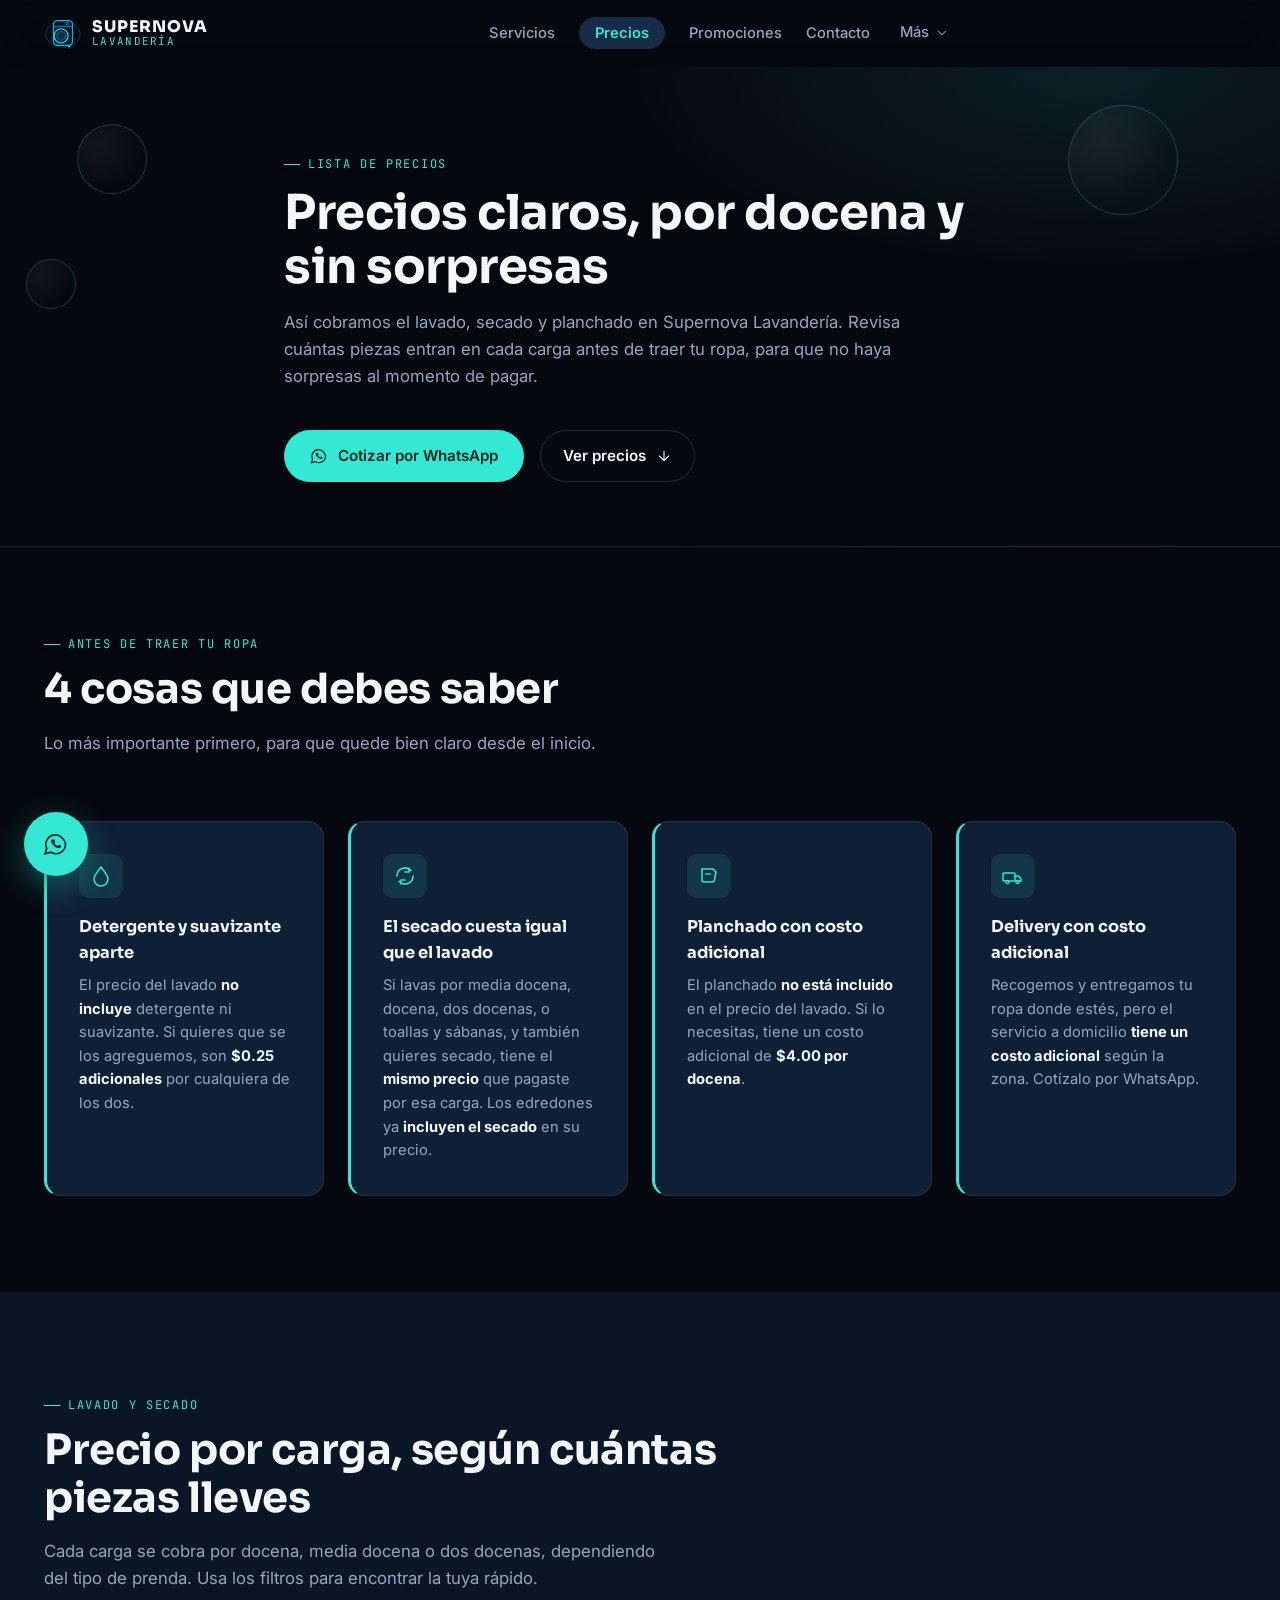
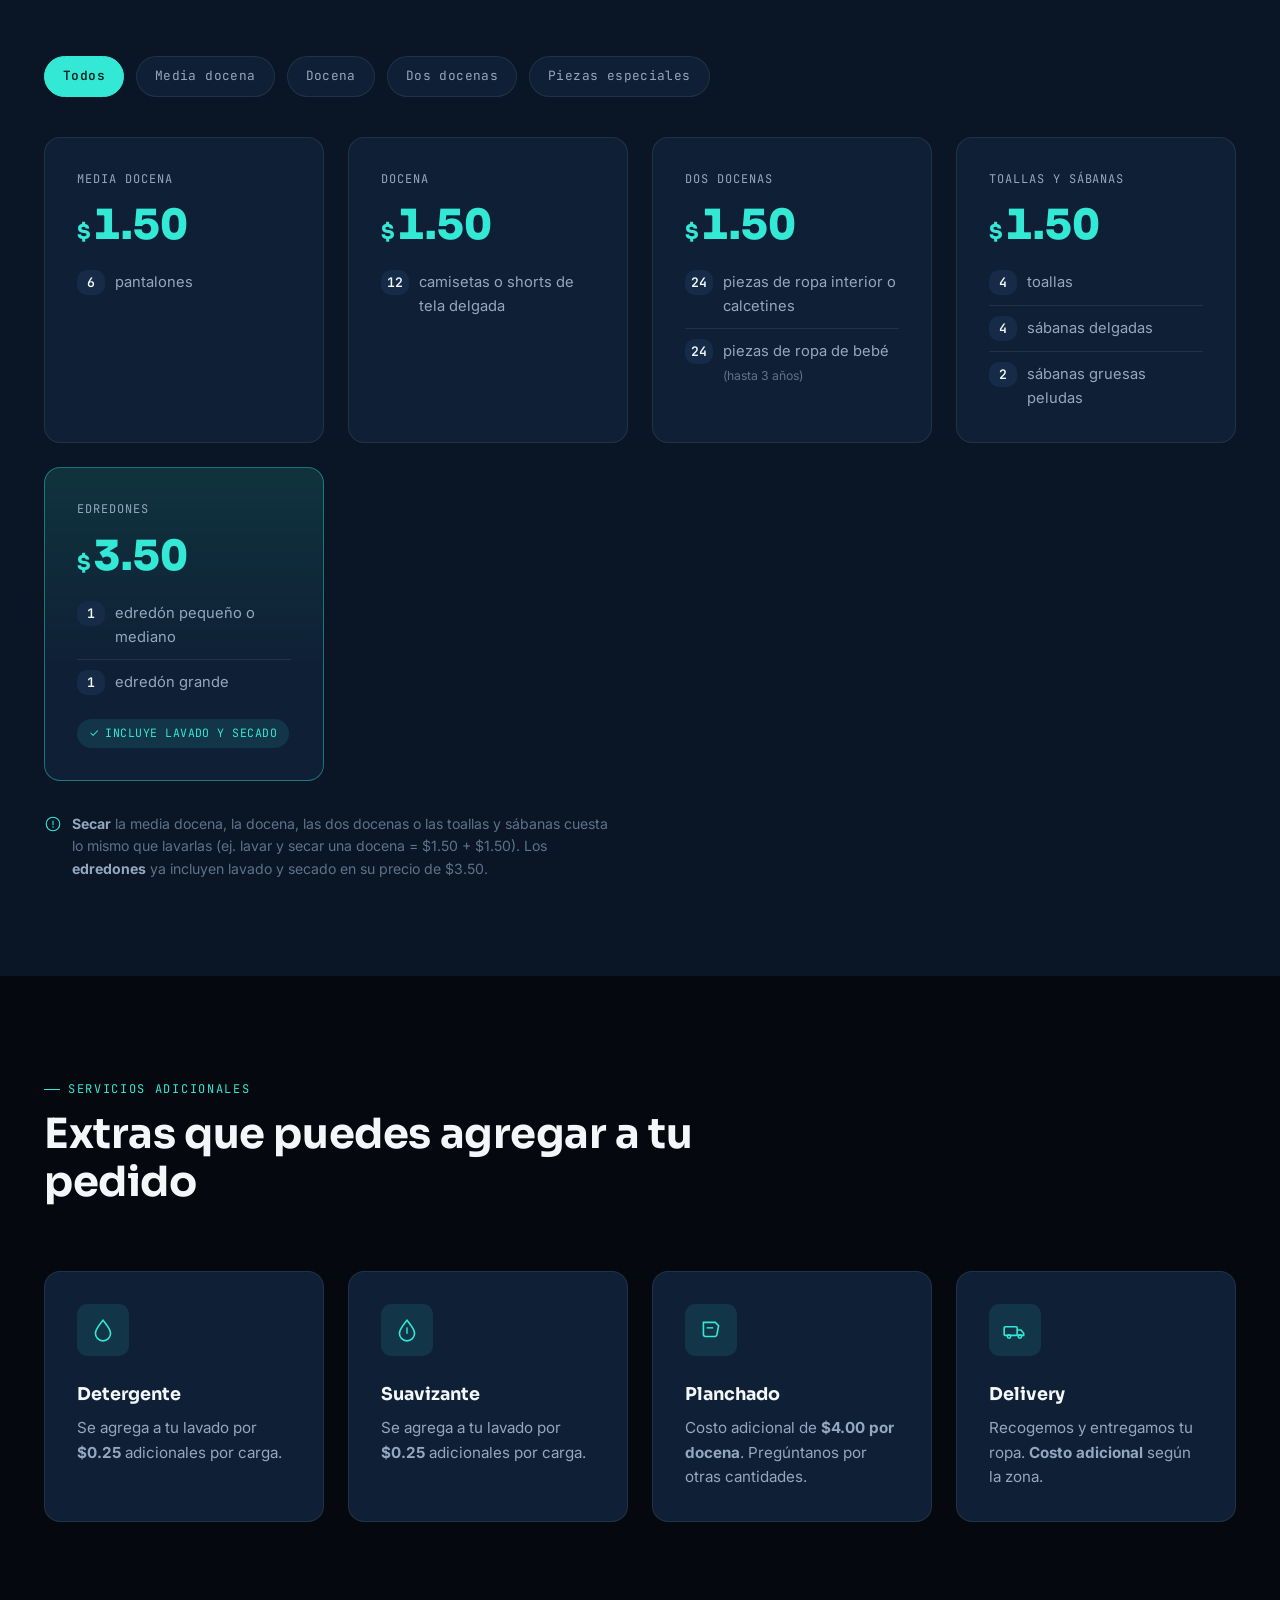
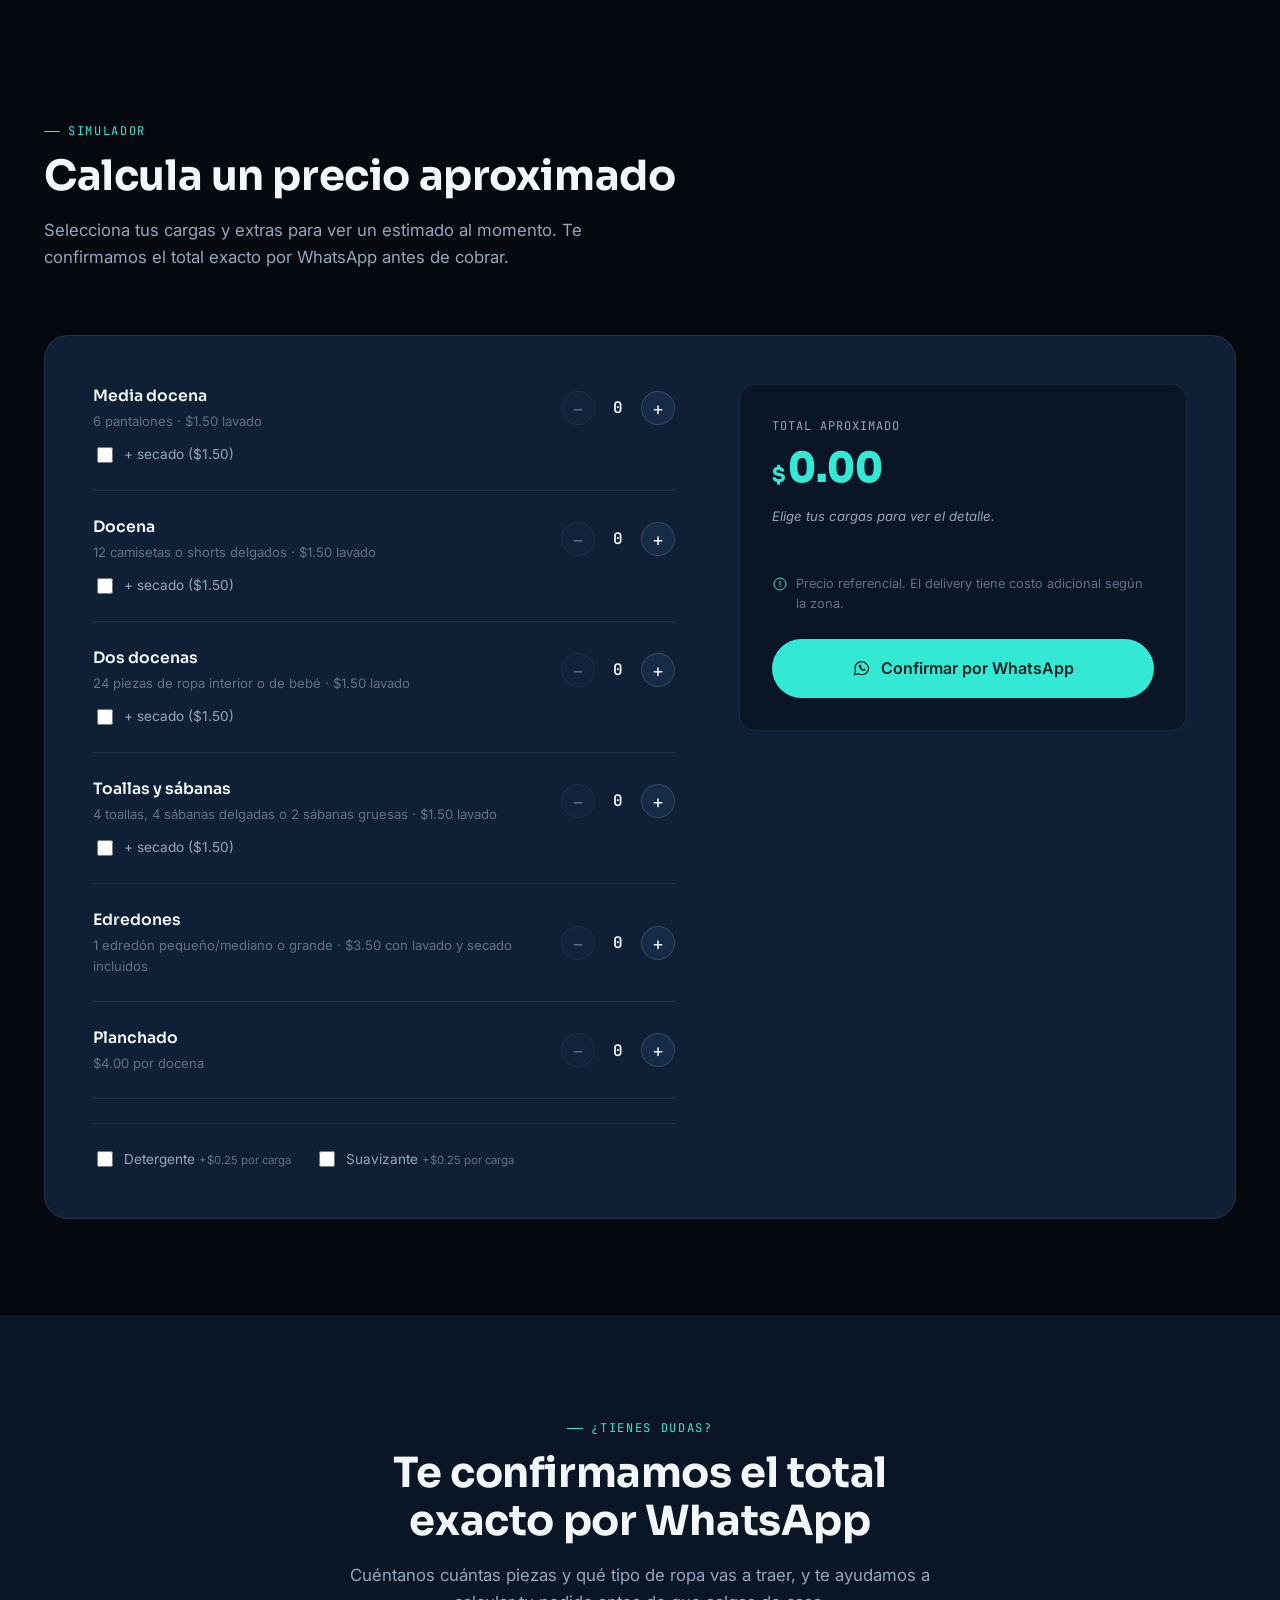
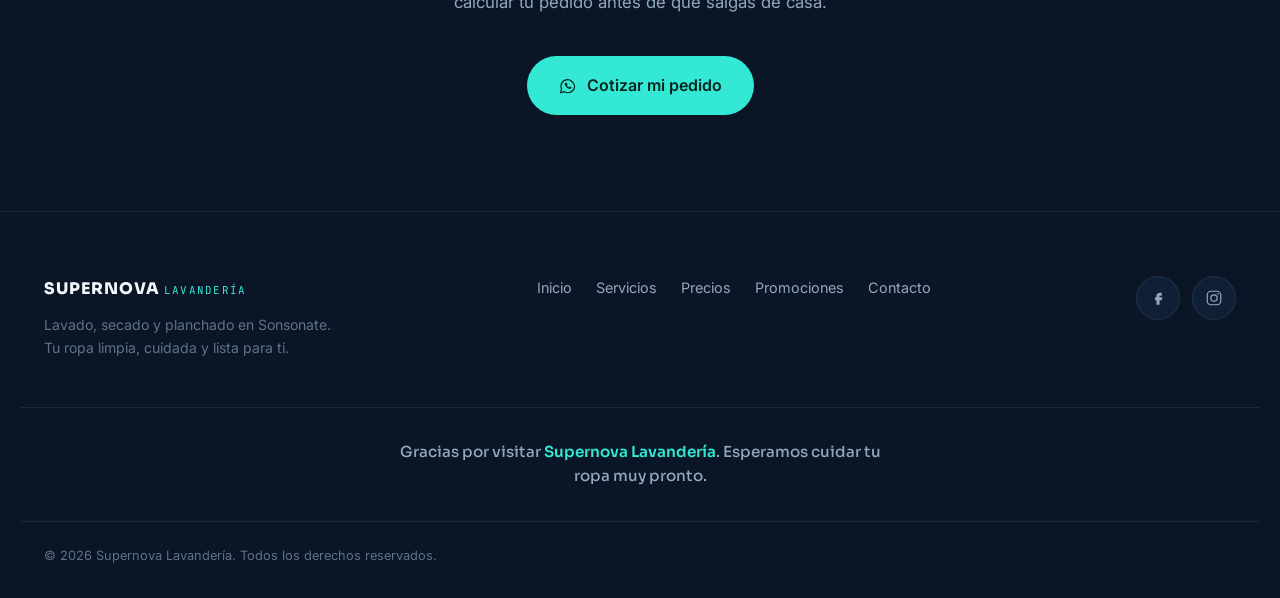
==== menu.html @ eaeb1ad3 "Add files via upload" ====
<!DOCTYPE html>
<html lang="es">
<head>
<meta charset="UTF-8">
<meta name="viewport" content="width=device-width, initial-scale=1.0">
<title>Lista de precios — Supernova Lavandería | Lavado, secado y planchado en Sonsonate</title>
<meta name="description" content="Precios de Supernova Lavandería en Sonsonate: lavado y secado por docena, media docena y dos docenas, planchado adicional y delivery. Consulta cuántas piezas entran en cada carga.">

<!-- Open Graph -->
<meta property="og:title" content="Lista de precios — Supernova Lavandería">
<meta property="og:description" content="Precios claros por docena, media docena y dos docenas. Lavado, secado, planchado y delivery en Sonsonate.">
<meta property="og:type" content="website">

<link rel="icon" href="data:image/svg+xml,%3Csvg xmlns='http://www.w3.org/2000/svg' viewBox='0 0 24 24'%3E%3Ccircle cx='12' cy='12' r='11' fill='%230A1626'/%3E%3Ccircle cx='12' cy='12' r='5' fill='none' stroke='%2332E8D6' stroke-width='1.6'/%3E%3C/svg%3E">

<link rel="preconnect" href="https://fonts.googleapis.com">
<link rel="preconnect" href="https://fonts.gstatic.com" crossorigin>
<link href="https://fonts.googleapis.com/css2?family=Sora:wght@400;600;700;800&family=Inter:wght@400;500;600;700&family=JetBrains+Mono:wght@500;600&display=swap" rel="stylesheet">

<link rel="stylesheet" href="estilos.css?v=14">
<link rel="stylesheet" href="menu.css?v=14">
</head>
<body>

<!-- Sprite de iconos reutilizados en toda la página (evita repetir el mismo SVG varias veces) -->
<svg width="0" height="0" style="position:absolute" aria-hidden="true" focusable="false">
  <symbol id="icono-whatsapp" viewBox="0 0 24 24">
    <path d="M17.6 6.3A8.7 8.7 0 0 0 12.03 3.5 8.85 8.85 0 0 0 3.4 15.9L2 21l5.25-1.38a8.83 8.83 0 0 0 4.78 1.38h.01a8.85 8.85 0 0 0 8.8-8.87 8.79 8.79 0 0 0-3.24-5.83Z" fill="none" stroke="currentColor" stroke-width="1.6"/>
    <path d="M9.1 8.15c.18-.4.36-.4.53-.41.14 0 .3 0 .43.01.14 0 .32-.05.5.38.19.46.63 1.57.68 1.68.06.11.09.24.02.39-.07.14-.1.23-.2.35-.1.12-.21.27-.3.36-.1.1-.2.2-.09.4.11.2.5.86 1.09 1.4.75.68 1.38.9 1.58.99.2.1.32.08.44-.05.13-.13.5-.6.64-.8.14-.2.27-.17.46-.1.19.07 1.21.58 1.42.68.2.1.34.15.39.24.05.1.05.55-.13 1.08-.18.53-1.06.99-1.47 1.05-.4.06-.9.09-1.45-.09-.33-.11-.75-.25-1.29-.5-2.27-1-3.75-3.31-3.87-3.47-.11-.15-.93-1.23-.93-2.35 0-1.11.58-1.65.79-1.88Z" fill="currentColor"/>
  </symbol>
</svg>

<a class="skip-link" href="#contenido">Saltar al contenido</a>

<!-- ============ HEADER ============ -->
<header class="header" id="header">
  <div class="contenedor header__barra">
    <a href="index.html" class="marca" aria-label="Supernova Lavandería, ir al inicio">
      <span class="marca__icono" aria-hidden="true">
        <svg viewBox="0 0 40 40" width="38" height="38" overflow="visible">
          <defs>
            <filter id="mk-blur" x="-60%" y="-60%" width="220%" height="220%">
              <feGaussianBlur stdDeviation="1.1"/>
            </filter>
          </defs>

          <!-- Anillo orbital — consistente con el aro del hero -->
          <ellipse cx="20" cy="21" rx="18" ry="14" fill="none"
                   stroke="#00CCFF" stroke-width="0.9" opacity="0.32"/>

          <!-- Satélite orbitando lentamente -->
          <circle r="1.3" fill="#00E4FF" opacity="0.85" filter="url(#mk-blur)">
            <animateMotion dur="7s" repeatCount="indefinite"
                           path="M 2,21 A 18,14 0 1,0 38,21 A 18,14 0 1,0 2,21"/>
          </circle>
          <circle r="0.7" fill="#FFFFFF">
            <animateMotion dur="7s" repeatCount="indefinite"
                           path="M 2,21 A 18,14 0 1,0 38,21 A 18,14 0 1,0 2,21"/>
          </circle>

          <!-- Cuerpo de la lavadora -->
          <rect x="10" y="7" width="20" height="26" rx="4" fill="#0A1626" stroke="#00CCFF" stroke-width="1.3" opacity="0.9"/>
          <!-- Línea del panel -->
          <line x1="10" y1="13" x2="30" y2="13" stroke="#00CCFF" stroke-width="1" opacity="0.7"/>
          <!-- Mando -->
          <circle cx="24.5" cy="10" r="1.5" fill="none" stroke="#00CCFF" stroke-width="1" opacity="0.7"/>

          <!-- Tambor -->
          <circle cx="18" cy="23" r="7.4" fill="none" stroke="#00D6FF" stroke-width="1.4"/>
          <circle cx="18" cy="23" r="4.6" fill="none" stroke="#00CCFF" stroke-width="0.9" opacity="0.55"/>
          <circle cx="18" cy="23" r="4.2" fill="#00CCFF" opacity="0.16"/>
        </svg>
      </span>
      <span class="marca__texto">
        <span class="marca__nombre">SUPERNOVA</span>
        <span class="marca__sub">Lavandería</span>
      </span>
    </a>

    <nav class="nav" id="nav" aria-label="Navegación principal">
      <ul class="nav__lista">
        <li><a href="index.html#servicios">Servicios</a></li>
        <li><a href="menu.html" class="nav__precios" aria-current="page">Precios</a></li>
        <li><a href="index.html#promociones">Promociones</a></li>
        <li><a href="index.html#contacto">Contacto</a></li>
        <li class="nav__item-submenu">
          <button class="nav__mas" id="btnMas" type="button" aria-expanded="false" aria-haspopup="true" aria-controls="submenu-mas">
            <span>Más</span>
            <svg class="nav__mas-icono" viewBox="0 0 24 24" width="14" height="14" aria-hidden="true"><path d="M6 9l6 6 6-6" fill="none" stroke="currentColor" stroke-width="1.8" stroke-linecap="round" stroke-linejoin="round"/></svg>
          </button>
          <ul class="nav__submenu" id="submenu-mas" role="menu">
            <li role="none"><a role="menuitem" href="index.html#nosotros">Nosotros</a></li>
            <li role="none"><a role="menuitem" href="index.html#proceso">Cómo funciona</a></li>
            <li role="none"><a role="menuitem" href="index.html#galeria">Galería</a></li>
            <li role="none"><a role="menuitem" href="index.html#faq">Preguntas</a></li>
          </ul>
        </li>
      </ul>
    </nav>

    <div class="header__acciones">
      <a class="btn btn--whatsapp btn--sm" id="wpp-header"
         href="https://wa.me/50377712215?text=Hola%2C%20quisiera%20cotizar%20mi%20lavado"
         target="_blank" rel="noopener">
        <svg width="18" height="18" aria-hidden="true"><use href="#icono-whatsapp"></use></svg>
        <span>WhatsApp</span>
      </a>

      <button class="hamburguesa" id="btnMenu" aria-expanded="false" aria-controls="nav" aria-label="Abrir menú de navegación">
        <span></span><span></span><span></span>
      </button>
    </div>
  </div>
</header>

<main id="contenido">

  <!-- ============ MINI-HERO DE PRECIOS ============ -->
  <section class="precios-hero">
    <div class="precios-hero__burbujas" aria-hidden="true">
      <span class="burbuja b1"></span><span class="burbuja b3"></span><span class="burbuja b5"></span>
    </div>
    <div class="contenedor precios-hero__inner reveal">
      <p class="eyebrow">Lista de precios</p>
      <h1 class="precios-hero__titulo">Precios claros, por docena y sin sorpresas</h1>
      <p class="precios-hero__texto">
        Así cobramos el lavado, secado y planchado en Supernova Lavandería.
        Revisa cuántas piezas entran en cada carga antes de traer tu ropa,
        para que no haya sorpresas al momento de pagar.
      </p>
      <div class="precios-hero__acciones">
        <a class="btn btn--whatsapp" href="https://wa.me/50377712215?text=Hola%2C%20quisiera%20cotizar%20mi%20lavado" target="_blank" rel="noopener">
          <svg width="18" height="18" aria-hidden="true"><use href="#icono-whatsapp"></use></svg>
          <span>Cotizar por WhatsApp</span>
        </a>
        <a class="btn btn--fantasma" href="#precios-lavado">
          <span>Ver precios</span>
          <svg viewBox="0 0 24 24" width="16" height="16" aria-hidden="true"><path d="M12 5v14M5 12l7 7 7-7" fill="none" stroke="currentColor" stroke-width="1.6" stroke-linecap="round" stroke-linejoin="round"/></svg>
        </a>
      </div>
    </div>
  </section>

  <!-- ============ AVISOS IMPORTANTES ============ -->
  <section class="seccion avisos-seccion" id="avisos">
    <div class="contenedor">
      <div class="encabezado-seccion reveal">
        <p class="eyebrow">Antes de traer tu ropa</p>
        <h2 class="titulo-seccion">4 cosas que debes saber</h2>
        <p class="texto-seccion">Lo más importante primero, para que quede bien claro desde el inicio.</p>
      </div>

      <div class="avisos__grid">
        <article class="aviso reveal">
          <span class="aviso__icono" aria-hidden="true">
            <svg viewBox="0 0 24 24" width="24" height="24"><path d="M12 3c4 5 7 8.5 7 12a7 7 0 0 1-14 0c0-3.5 3-7 7-12Z" fill="none" stroke="currentColor" stroke-width="1.5"/></svg>
          </span>
          <h3>Detergente y suavizante aparte</h3>
          <p>El precio del lavado <strong>no incluye</strong> detergente ni suavizante. Si quieres que se los agreguemos, son <strong>$0.25 adicionales</strong> por cualquiera de los dos.</p>
        </article>

        <article class="aviso reveal">
          <span class="aviso__icono" aria-hidden="true">
            <svg viewBox="0 0 24 24" width="24" height="24"><path d="M4 12a8 8 0 0 1 14-5.3M20 12a8 8 0 0 1-14 5.3" fill="none" stroke="currentColor" stroke-width="1.5" stroke-linecap="round"/><path d="M16 4v4h-4M8 20v-4h4" fill="none" stroke="currentColor" stroke-width="1.5" stroke-linecap="round" stroke-linejoin="round"/></svg>
          </span>
          <h3>El secado cuesta igual que el lavado</h3>
          <p>Si lavas por media docena, docena, dos docenas, o toallas y sábanas, y también quieres secado, tiene el <strong>mismo precio</strong> que pagaste por esa carga. Los edredones ya <strong>incluyen el secado</strong> en su precio.</p>
        </article>

        <article class="aviso reveal">
          <span class="aviso__icono" aria-hidden="true">
            <svg viewBox="0 0 24 24" width="24" height="24"><path d="M5 5h11l3 3-1.5 8a2.5 2.5 0 0 1-2.5 2H7a2 2 0 0 1-2-2Z" fill="none" stroke="currentColor" stroke-width="1.5"/><path d="M8 10h6" stroke="currentColor" stroke-width="1.3"/></svg>
          </span>
          <h3>Planchado con costo adicional</h3>
          <p>El planchado <strong>no está incluido</strong> en el precio del lavado. Si lo necesitas, tiene un costo adicional de <strong>$4.00 por docena</strong>.</p>
        </article>

        <article class="aviso reveal">
          <span class="aviso__icono" aria-hidden="true">
            <svg viewBox="0 0 24 24" width="24" height="24"><rect x="2" y="9" width="12" height="8" rx="1" fill="none" stroke="currentColor" stroke-width="1.5"/><path d="M14 12h3.5L20 15v2h-6" fill="none" stroke="currentColor" stroke-width="1.5"/><circle cx="6.5" cy="18" r="1.6" fill="none" stroke="currentColor" stroke-width="1.3"/><circle cx="16.5" cy="18" r="1.6" fill="none" stroke="currentColor" stroke-width="1.3"/></svg>
          </span>
          <h3>Delivery con costo adicional</h3>
          <p>Recogemos y entregamos tu ropa donde estés, pero el servicio a domicilio <strong>tiene un costo adicional</strong> según la zona. Cotízalo por WhatsApp.</p>
        </article>
      </div>
    </div>
  </section>

  <!-- ============ PRECIOS POR CARGA ============ -->
  <section class="seccion seccion--alt" id="precios-lavado">
    <div class="contenedor">
      <div class="encabezado-seccion reveal">
        <p class="eyebrow">Lavado y secado</p>
        <h2 class="titulo-seccion">Precio por carga, según cuántas piezas lleves</h2>
        <p class="texto-seccion">
          Cada carga se cobra por docena, media docena o dos docenas, dependiendo del tipo
          de prenda. Usa los filtros para encontrar la tuya rápido.
        </p>
      </div>

      <div class="filtros reveal" role="tablist" aria-label="Filtrar precios por tipo de carga">
        <button class="filtro" data-filtro="todos" role="tab" aria-selected="true">Todos</button>
        <button class="filtro" data-filtro="media-docena" role="tab" aria-selected="false">Media docena</button>
        <button class="filtro" data-filtro="docena" role="tab" aria-selected="false">Docena</button>
        <button class="filtro" data-filtro="dos-docenas" role="tab" aria-selected="false">Dos docenas</button>
        <button class="filtro" data-filtro="especial" role="tab" aria-selected="false">Piezas especiales</button>
      </div>

      <div class="precios__grid">
        <article class="precio-tarjeta reveal" data-categoria="media-docena">
          <p class="precio-tarjeta__etiqueta">Media docena</p>
          <p class="precio-tarjeta__precio"><span class="precio-tarjeta__signo">$</span><span class="precio-tarjeta__numero" data-precio="1.50">0.00</span></p>
          <ul class="precio-tarjeta__lista">
            <li><span class="precio-tarjeta__cantidad">6</span><span>pantalones</span></li>
          </ul>
        </article>

        <article class="precio-tarjeta reveal" data-categoria="docena">
          <p class="precio-tarjeta__etiqueta">Docena</p>
          <p class="precio-tarjeta__precio"><span class="precio-tarjeta__signo">$</span><span class="precio-tarjeta__numero" data-precio="1.50">0.00</span></p>
          <ul class="precio-tarjeta__lista">
            <li><span class="precio-tarjeta__cantidad">12</span><span>camisetas o shorts de tela delgada</span></li>
          </ul>
        </article>

        <article class="precio-tarjeta reveal" data-categoria="dos-docenas">
          <p class="precio-tarjeta__etiqueta">Dos docenas</p>
          <p class="precio-tarjeta__precio"><span class="precio-tarjeta__signo">$</span><span class="precio-tarjeta__numero" data-precio="1.50">0.00</span></p>
          <ul class="precio-tarjeta__lista">
            <li><span class="precio-tarjeta__cantidad">24</span><span>piezas de ropa interior o calcetines</span></li>
            <li><span class="precio-tarjeta__cantidad">24</span><span>piezas de ropa de bebé <small>(hasta 3 años)</small></span></li>
          </ul>
        </article>

        <article class="precio-tarjeta reveal" data-categoria="especial">
          <p class="precio-tarjeta__etiqueta">Toallas y sábanas</p>
          <p class="precio-tarjeta__precio"><span class="precio-tarjeta__signo">$</span><span class="precio-tarjeta__numero" data-precio="1.50">0.00</span></p>
          <ul class="precio-tarjeta__lista">
            <li><span class="precio-tarjeta__cantidad">4</span><span>toallas</span></li>
            <li><span class="precio-tarjeta__cantidad">4</span><span>sábanas delgadas</span></li>
            <li><span class="precio-tarjeta__cantidad">2</span><span>sábanas gruesas peludas</span></li>
          </ul>
        </article>

        <article class="precio-tarjeta precio-tarjeta--especial reveal" data-categoria="especial">
          <p class="precio-tarjeta__etiqueta">Edredones</p>
          <p class="precio-tarjeta__precio"><span class="precio-tarjeta__signo">$</span><span class="precio-tarjeta__numero" data-precio="3.50">0.00</span></p>
          <ul class="precio-tarjeta__lista">
            <li><span class="precio-tarjeta__cantidad">1</span><span>edredón pequeño o mediano</span></li>
            <li><span class="precio-tarjeta__cantidad">1</span><span>edredón grande</span></li>
          </ul>
          <p class="precio-tarjeta__incluye">Incluye lavado y secado</p>
        </article>
      </div>

      <p class="precios__nota reveal">
        <svg viewBox="0 0 24 24" width="18" height="18" aria-hidden="true"><circle cx="12" cy="12" r="9" fill="none" stroke="currentColor" stroke-width="1.5"/><path d="M12 8v5" stroke="currentColor" stroke-width="1.5" stroke-linecap="round"/><circle cx="12" cy="16" r="1" fill="currentColor"/></svg>
        <span><strong>Secar</strong> la media docena, la docena, las dos docenas o las toallas y sábanas cuesta lo mismo que lavarlas (ej. lavar y secar una docena = $1.50 + $1.50). Los <strong>edredones</strong> ya incluyen lavado y secado en su precio de $3.50.</span>
      </p>
    </div>
  </section>

  <!-- ============ SERVICIOS ADICIONALES ============ -->
  <section class="seccion" id="servicios-adicionales">
    <div class="contenedor">
      <div class="encabezado-seccion reveal">
        <p class="eyebrow">Servicios adicionales</p>
        <h2 class="titulo-seccion">Extras que puedes agregar a tu pedido</h2>
      </div>

      <div class="tarjetas tarjetas--extras">
        <article class="tarjeta reveal">
          <span class="tarjeta__icono" aria-hidden="true">
            <svg viewBox="0 0 24 24" width="26" height="26"><path d="M12 3c4 5 7 8.5 7 12a7 7 0 0 1-14 0c0-3.5 3-7 7-12Z" fill="none" stroke="currentColor" stroke-width="1.5"/></svg>
          </span>
          <h3>Detergente</h3>
          <p>Se agrega a tu lavado por <strong>$0.25</strong> adicionales por carga.</p>
        </article>

        <article class="tarjeta reveal">
          <span class="tarjeta__icono" aria-hidden="true">
            <svg viewBox="0 0 24 24" width="26" height="26"><path d="M12 3c4 5 7 8.5 7 12a7 7 0 0 1-14 0c0-3.5 3-7 7-12Z" fill="none" stroke="currentColor" stroke-width="1.5"/><path d="M12 10v5" stroke="currentColor" stroke-width="1.3" stroke-linecap="round"/></svg>
          </span>
          <h3>Suavizante</h3>
          <p>Se agrega a tu lavado por <strong>$0.25</strong> adicionales por carga.</p>
        </article>

        <article class="tarjeta reveal">
          <span class="tarjeta__icono" aria-hidden="true">
            <svg viewBox="0 0 24 24" width="26" height="26"><path d="M5 5h11l3 3-1.5 8a2.5 2.5 0 0 1-2.5 2H7a2 2 0 0 1-2-2Z" fill="none" stroke="currentColor" stroke-width="1.5"/><path d="M8 10h6" stroke="currentColor" stroke-width="1.3"/></svg>
          </span>
          <h3>Planchado</h3>
          <p>Costo adicional de <strong>$4.00 por docena</strong>. Pregúntanos por otras cantidades.</p>
        </article>

        <article class="tarjeta reveal">
          <span class="tarjeta__icono" aria-hidden="true">
            <svg viewBox="0 0 24 24" width="26" height="26"><rect x="2" y="9" width="12" height="8" rx="1" fill="none" stroke="currentColor" stroke-width="1.5"/><path d="M14 12h3.5L20 15v2h-6" fill="none" stroke="currentColor" stroke-width="1.5"/><circle cx="6.5" cy="18" r="1.6" fill="none" stroke="currentColor" stroke-width="1.3"/><circle cx="16.5" cy="18" r="1.6" fill="none" stroke="currentColor" stroke-width="1.3"/></svg>
          </span>
          <h3>Delivery</h3>
          <p>Recogemos y entregamos tu ropa. <strong>Costo adicional</strong> según la zona.</p>
        </article>
      </div>
    </div>
  </section>

  <!-- ============ SIMULADOR DE PRECIOS ============ -->
  <section class="seccion simulador" id="simulador">
    <div class="contenedor">
      <div class="encabezado-seccion reveal">
        <p class="eyebrow">Simulador</p>
        <h2 class="titulo-seccion">Calcula un precio aproximado</h2>
        <p class="texto-seccion">Selecciona tus cargas y extras para ver un estimado al momento. Te confirmamos el total exacto por WhatsApp antes de cobrar.</p>
      </div>

      <div class="simulador__panel reveal">
        <div class="simulador__controles">

          <div class="simulador__fila" data-tipo="media-docena">
            <div class="simulador__info">
              <p class="simulador__nombre">Media docena</p>
              <p class="simulador__detalle">6 pantalones · $1.50 lavado</p>
            </div>
            <div class="simulador__stepper">
              <button type="button" class="simulador__btn" data-accion="restar" data-tipo="media-docena" aria-label="Quitar una media docena" disabled>−</button>
              <span class="simulador__cantidad" data-cantidad="media-docena" aria-live="polite">0</span>
              <button type="button" class="simulador__btn" data-accion="sumar" data-tipo="media-docena" aria-label="Agregar una media docena">+</button>
            </div>
            <label class="simulador__check simulador__check--secado">
              <input type="checkbox" data-secado="media-docena">
              <span>+ secado ($1.50)</span>
            </label>
          </div>

          <div class="simulador__fila" data-tipo="docena">
            <div class="simulador__info">
              <p class="simulador__nombre">Docena</p>
              <p class="simulador__detalle">12 camisetas o shorts delgados · $1.50 lavado</p>
            </div>
            <div class="simulador__stepper">
              <button type="button" class="simulador__btn" data-accion="restar" data-tipo="docena" aria-label="Quitar una docena" disabled>−</button>
              <span class="simulador__cantidad" data-cantidad="docena" aria-live="polite">0</span>
              <button type="button" class="simulador__btn" data-accion="sumar" data-tipo="docena" aria-label="Agregar una docena">+</button>
            </div>
            <label class="simulador__check simulador__check--secado">
              <input type="checkbox" data-secado="docena">
              <span>+ secado ($1.50)</span>
            </label>
          </div>

          <div class="simulador__fila" data-tipo="dos-docenas">
            <div class="simulador__info">
              <p class="simulador__nombre">Dos docenas</p>
              <p class="simulador__detalle">24 piezas de ropa interior o de bebé · $1.50 lavado</p>
            </div>
            <div class="simulador__stepper">
              <button type="button" class="simulador__btn" data-accion="restar" data-tipo="dos-docenas" aria-label="Quitar dos docenas" disabled>−</button>
              <span class="simulador__cantidad" data-cantidad="dos-docenas" aria-live="polite">0</span>
              <button type="button" class="simulador__btn" data-accion="sumar" data-tipo="dos-docenas" aria-label="Agregar dos docenas">+</button>
            </div>
            <label class="simulador__check simulador__check--secado">
              <input type="checkbox" data-secado="dos-docenas">
              <span>+ secado ($1.50)</span>
            </label>
          </div>

          <div class="simulador__fila" data-tipo="toallas-sabanas">
            <div class="simulador__info">
              <p class="simulador__nombre">Toallas y sábanas</p>
              <p class="simulador__detalle">4 toallas, 4 sábanas delgadas o 2 sábanas gruesas · $1.50 lavado</p>
            </div>
            <div class="simulador__stepper">
              <button type="button" class="simulador__btn" data-accion="restar" data-tipo="toallas-sabanas" aria-label="Quitar una carga de toallas y sábanas" disabled>−</button>
              <span class="simulador__cantidad" data-cantidad="toallas-sabanas" aria-live="polite">0</span>
              <button type="button" class="simulador__btn" data-accion="sumar" data-tipo="toallas-sabanas" aria-label="Agregar una carga de toallas y sábanas">+</button>
            </div>
            <label class="simulador__check simulador__check--secado">
              <input type="checkbox" data-secado="toallas-sabanas">
              <span>+ secado ($1.50)</span>
            </label>
          </div>

          <div class="simulador__fila" data-tipo="especiales">
            <div class="simulador__info">
              <p class="simulador__nombre">Edredones</p>
              <p class="simulador__detalle">1 edredón pequeño/mediano o grande · $3.50 con lavado y secado incluidos</p>
            </div>
            <div class="simulador__stepper">
              <button type="button" class="simulador__btn" data-accion="restar" data-tipo="especiales" aria-label="Quitar una carga de edredones" disabled>−</button>
              <span class="simulador__cantidad" data-cantidad="especiales" aria-live="polite">0</span>
              <button type="button" class="simulador__btn" data-accion="sumar" data-tipo="especiales" aria-label="Agregar una carga de edredones">+</button>
            </div>
          </div>

          <div class="simulador__fila" data-tipo="planchado">
            <div class="simulador__info">
              <p class="simulador__nombre">Planchado</p>
              <p class="simulador__detalle">$4.00 por docena</p>
            </div>
            <div class="simulador__stepper">
              <button type="button" class="simulador__btn" data-accion="restar" data-tipo="planchado" aria-label="Quitar una docena de planchado" disabled>−</button>
              <span class="simulador__cantidad" data-cantidad="planchado" aria-live="polite">0</span>
              <button type="button" class="simulador__btn" data-accion="sumar" data-tipo="planchado" aria-label="Agregar una docena de planchado">+</button>
            </div>
          </div>

          <div class="simulador__extras">
            <label class="simulador__check">
              <input type="checkbox" id="chk-detergente">
              <span>Detergente <small>+$0.25 por carga</small></span>
            </label>
            <label class="simulador__check">
              <input type="checkbox" id="chk-suavizante">
              <span>Suavizante <small>+$0.25 por carga</small></span>
            </label>
          </div>
        </div>

        <div class="simulador__resultado">
          <p class="simulador__resultado-etiqueta">Total aproximado</p>
          <p class="simulador__resultado-precio"><span>$</span><span id="simulador-total">0.00</span></p>
          <ul class="simulador__desglose" id="simulador-desglose">
            <li class="simulador__desglose-vacio">Elige tus cargas para ver el detalle.</li>
          </ul>
          <p class="simulador__nota-resultado">
            <svg viewBox="0 0 24 24" width="16" height="16" aria-hidden="true"><circle cx="12" cy="12" r="9" fill="none" stroke="currentColor" stroke-width="1.5"/><path d="M12 8v5" stroke="currentColor" stroke-width="1.5" stroke-linecap="round"/><circle cx="12" cy="16" r="1" fill="currentColor"/></svg>
            <span>Precio referencial. El delivery tiene costo adicional según la zona.</span>
          </p>
          <a class="btn btn--whatsapp btn--lg" id="simulador-whatsapp" href="https://wa.me/50377712215?text=Hola%2C%20quisiera%20cotizar%20mi%20lavado" target="_blank" rel="noopener">
            <svg width="18" height="18" aria-hidden="true"><use href="#icono-whatsapp"></use></svg>
            <span>Confirmar por WhatsApp</span>
          </a>
        </div>
      </div>
    </div>
  </section>

  <!-- ============ CTA FINAL ============ -->
  <section class="seccion seccion--alt cta-final" id="cotizar">
    <div class="contenedor cta-final__inner reveal">
      <p class="eyebrow">¿Tienes dudas?</p>
      <h2 class="titulo-seccion">Te confirmamos el total exacto por WhatsApp</h2>
      <p class="texto-seccion">Cuéntanos cuántas piezas y qué tipo de ropa vas a traer, y te ayudamos a calcular tu pedido antes de que salgas de casa.</p>
      <a class="btn btn--whatsapp btn--lg" href="https://wa.me/50377712215?text=Hola%2C%20quisiera%20cotizar%20mi%20lavado%3A%20" target="_blank" rel="noopener">
        <svg width="18" height="18" aria-hidden="true"><use href="#icono-whatsapp"></use></svg>
        <span>Cotizar mi pedido</span>
      </a>
    </div>
  </section>

</main>

<!-- ============ FOOTER ============ -->
<footer class="footer">
  <div class="contenedor footer__grid">
    <div class="footer__marca">
      <span class="marca__nombre">SUPERNOVA</span>
      <span class="marca__sub">Lavandería</span>
      <p>Lavado, secado y planchado en Sonsonate. Tu ropa limpia, cuidada y lista para ti.</p>
    </div>

    <nav class="footer__enlaces" aria-label="Enlaces del pie de página">
      <a href="index.html#inicio">Inicio</a>
      <a href="index.html#servicios">Servicios</a>
      <a href="menu.html">Precios</a>
      <a href="index.html#promociones">Promociones</a>
      <a href="index.html#contacto">Contacto</a>
    </nav>

    <div class="footer__redes">
      <a href="https://www.facebook.com/share/1bTsZ2qMDG/" target="_blank" rel="noopener" aria-label="Facebook" class="icono-social"><svg viewBox="0 0 24 24" width="18" height="18"><path d="M14 9h3V5h-3c-2.2 0-4 1.8-4 4v2H8v4h2v6h4v-6h3l1-4h-4V9c0-.6.4-1 1-1Z" fill="currentColor"/></svg></a>
      <a href="#" target="_blank" rel="noopener" aria-label="Instagram" class="icono-social"><svg viewBox="0 0 24 24" width="18" height="18"><rect x="3" y="3" width="18" height="18" rx="5" fill="none" stroke="currentColor" stroke-width="1.6"/><circle cx="12" cy="12" r="4.2" fill="none" stroke="currentColor" stroke-width="1.6"/><circle cx="17.2" cy="6.8" r="1.1" fill="currentColor"/></svg></a>
    </div>
  </div>

  <div class="contenedor footer__despedida">
    <p>Gracias por visitar <span class="acento">Supernova Lavandería</span>. Esperamos cuidar tu ropa muy pronto.</p>
  </div>

  <div class="contenedor footer__legal">
    <p>© <span id="anio"></span> Supernova Lavandería. Todos los derechos reservados.</p>
  </div>
</footer>

<!-- ============ BOTÓN FLOTANTE WHATSAPP ============ -->
<a class="flotante-whatsapp visible" id="wpp-flotante"
   href="https://wa.me/50377712215?text=Hola%2C%20quisiera%20cotizar%20mi%20lavado"
   target="_blank" rel="noopener" aria-label="Escríbenos por WhatsApp">
  <svg width="26" height="26"><use href="#icono-whatsapp"></use></svg>
</a>

<script src="script.js?v=14"></script>
<script src="menu.js?v=14"></script>
</body>
</html>
---- estilos.css ----
/* =====================================================
   SUPERNOVA LAVANDERÍA — Sistema de diseño
   Paleta derivada de la portada de Facebook:
   navy profundo casi negro + cian brillante como acento.
   ===================================================== */

:root{
  /* Color */
  --bg-0:#05090F;          /* fondo base, casi negro */
  --bg-1:#0A1626;          /* secciones alternas */
  --bg-2:#0F2036;          /* tarjetas / superficies elevadas */
  --bg-3:#152B47;          /* hover de superficies */
  --linea:rgba(255,255,255,.08);
  --linea-fuerte:rgba(255,255,255,.14);

  --texto-1:#F3F7FA;
  --texto-2:#93A7BE;
  --texto-3:#5F7288;

  --acento:#33E8D4;        /* cian Supernova */
  --acento-suave:#1FBFAE;
  --acento-tinta:#06251F;  /* texto sobre el acento */
  --acento-bg:rgba(51,232,212,.10);

  --whatsapp:#25D366;

  /* Tipografía */
  --f-display:'Sora', sans-serif;
  --f-texto:'Inter', sans-serif;
  --f-mono:'JetBrains Mono', monospace;

  /* Ritmo (escala de 8px) */
  --s-1:4px; --s-2:8px; --s-3:12px; --s-4:16px; --s-5:24px;
  --s-6:32px; --s-7:40px; --s-8:48px; --s-9:64px; --s-10:80px; --s-11:96px; --s-12:128px;

  --radio-s:10px; --radio-m:16px; --radio-l:24px; --radio-full:999px;

  --sombra-1: 0 8px 24px rgba(0,0,0,.35);
  --sombra-2: 0 20px 50px rgba(0,0,0,.45);

  --dur-1:150ms; --dur-2:250ms; --dur-3:400ms;
  --ease: cubic-bezier(.22,1,.36,1);
}

/* =========== RESET =========== */
*,*::before,*::after{ box-sizing:border-box; }
html{ scroll-behavior:smooth; }
html,body{ overflow-x:hidden; max-width:100%; }
body{
  margin:0;
  background:var(--bg-0);
  color:var(--texto-1);
  font-family:var(--f-texto);
  font-size:16px;
  line-height:1.6;
  -webkit-font-smoothing:antialiased;
}
img{ max-width:100%; display:block; }
a{ color:inherit; text-decoration:none; }
ul,ol{ margin:0; padding:0; list-style:none; }
h1,h2,h3,p{ margin:0; }
button{ font:inherit; color:inherit; background:none; border:0; cursor:pointer; }
svg{ display:block; }

@media (prefers-reduced-motion: reduce){
  *,*::before,*::after{
    animation-duration:.001ms !important;
    animation-iteration-count:1 !important;
    transition-duration:.001ms !important;
    scroll-behavior:auto !important;
  }
}

:focus-visible{
  outline:2px solid var(--acento);
  outline-offset:3px;
  border-radius:4px;
}

.skip-link{
  position:absolute; left:-999px; top:0; z-index:999;
  background:var(--acento); color:var(--acento-tinta);
  padding:12px 20px; border-radius:0 0 8px 0; font-weight:600;
}
.skip-link:focus{ left:0; }

.contenedor{
  width:100%;
  max-width:1200px;
  margin-inline:auto;
  padding-inline:var(--s-5);
}
.contenedor--angosto{ max-width:820px; }

/* =========== TIPOGRAFÍA =========== */
.eyebrow{
  font-family:var(--f-mono);
  font-size:12px;
  letter-spacing:.14em;
  text-transform:uppercase;
  color:var(--acento);
  margin-bottom:var(--s-3);
  display:inline-flex;
  align-items:center;
  gap:8px;
}
.eyebrow::before{
  content:'';
  width:16px; height:1px;
  background:var(--acento);
  display:inline-block;
}

.titulo-seccion{
  font-family:var(--f-display);
  font-weight:700;
  font-size:clamp(1.7rem, 1.35rem + 1.6vw, 2.6rem);
  line-height:1.15;
  letter-spacing:-.01em;
  color:var(--texto-1);
  margin-bottom:var(--s-4);
  max-width:22ch;
}
.texto-seccion{
  color:var(--texto-2);
  font-size:1.05rem;
  max-width:56ch;
}
.acento{ color:var(--acento); }

.encabezado-seccion{ margin-bottom:var(--s-9); }

/* =========== BOTONES =========== */
.btn{
  display:inline-flex;
  align-items:center;
  gap:10px;
  font-family:var(--f-texto);
  font-weight:600;
  font-size:.95rem;
  padding:14px 26px;
  border-radius:var(--radio-full);
  transition:transform var(--dur-2) var(--ease), box-shadow var(--dur-2) var(--ease), background var(--dur-2) var(--ease);
  white-space:nowrap;
}
.btn--whatsapp{
  background:var(--acento);
  color:var(--acento-tinta);
  box-shadow:0 0 0 0 rgba(51,232,212,.5);
}
.btn--whatsapp:hover{
  transform:translateY(-2px);
  box-shadow:0 12px 30px rgba(51,232,212,.28);
  background:var(--acento-suave);
}
.btn--sm{ padding:10px 18px; font-size:.85rem; }
.btn--lg{ padding:17px 32px; font-size:1rem; }

.btn--acento{
  background:var(--acento);
  color:var(--acento-tinta);
}
.btn--acento:hover{
  transform:translateY(-2px);
  box-shadow:0 12px 30px rgba(51,232,212,.28);
  background:var(--acento-suave);
}

.btn--fantasma{
  background:transparent;
  color:var(--texto-1);
  border:1px solid var(--linea-fuerte);
  padding:13px 22px;
}
.btn--fantasma svg{ transition:transform var(--dur-2) var(--ease); }
.btn--fantasma:hover{
  border-color:rgba(51,232,212,.5);
  color:var(--acento);
  background:var(--acento-bg);
  transform:none;
}
.btn--fantasma:hover svg{ transform:translateX(3px); }

/* =========== HEADER =========== */
.header{
  position:sticky; top:0; z-index:100;
  background:rgba(5,9,15,.4);
  backdrop-filter:blur(16px);
  -webkit-backdrop-filter:blur(16px);
  border-bottom:1px solid transparent;
  box-shadow:0 0 0 rgba(0,0,0,0);
  transition:border-color var(--dur-3) var(--ease), background var(--dur-3) var(--ease), box-shadow var(--dur-3) var(--ease);
}
.header.con-scroll{
  border-bottom-color:rgba(255,255,255,.06);
  background:rgba(5,9,15,.7);
  box-shadow:0 14px 34px rgba(0,0,0,.28);
}
.header__barra{
  display:flex;
  align-items:center;
  justify-content:space-between;
  gap:var(--s-4);
  padding-block:var(--s-3);
}

.marca{ display:flex; align-items:center; gap:10px; }
.marca__fondo{ fill:var(--bg-2); }
.marca__anillo{ stroke:var(--acento); opacity:.55; }
.marca__nucleo{ fill:var(--acento); }
.marca__orbita{ stroke:var(--acento); opacity:.35; }
.marca__cometa{ fill:var(--acento); }
.marca__texto{ display:flex; flex-direction:column; line-height:1.05; }
.marca__nombre{
  font-family:var(--f-display); font-weight:800;
  font-size:1rem; letter-spacing:.06em; color:var(--texto-1);
}
.marca__sub{
  font-family:var(--f-mono); font-size:.68rem;
  letter-spacing:.12em; text-transform:uppercase; color:var(--acento);
}

.nav__lista{
  display:none;
  align-items:center;
  gap:var(--s-5);
}
.nav__lista a{
  font-size:.92rem;
  color:var(--texto-2);
  font-weight:500;
  position:relative;
  padding-block:4px;
  transition:color var(--dur-1) var(--ease);
}
.nav__lista a::after{
  content:'';
  position:absolute; left:0; right:0; bottom:-2px;
  height:2px; background:var(--acento);
  transform:scaleX(0); transform-origin:left;
  transition:transform var(--dur-2) var(--ease);
}
.nav__lista a:hover,
.nav__lista a.activo{ color:var(--texto-1); }
.nav__lista a:hover::after,
.nav__lista a.activo::after{ transform:scaleX(1); }

/* Enlace destacado hacia la lista de precios: se distingue del resto como una píldora */
.nav__lista a.nav__precios{
  color:var(--acento-tinta);
  background:var(--acento);
  padding:7px 16px;
  border-radius:var(--radio-full);
  font-weight:600;
  transition:background var(--dur-2) var(--ease), transform var(--dur-2) var(--ease);
}
.nav__lista a.nav__precios::after{ display:none; }
.nav__lista a.nav__precios:hover{ background:var(--acento-suave); color:var(--acento-tinta); transform:translateY(-1px); }
.nav__lista a.nav__precios[aria-current="page"]{ background:var(--bg-3); color:var(--acento); }
@media (max-width:959px){
  .nav__lista a.nav__precios{
    display:inline-flex; width:auto;
    margin-top:var(--s-3);
  }
  .nav__lista li:has(a.nav__precios){ border-bottom:none; }
}

/* ---- Submenú "Más": agrupa las secciones informativas para aligerar el navbar ---- */
.nav__item-submenu{ position:relative; }

.nav__mas{
  display:inline-flex; align-items:center; gap:6px;
  font-family:var(--f-texto);
  font-size:.92rem; font-weight:500;
  color:var(--texto-2);
  padding-block:4px;
  transition:color var(--dur-1) var(--ease);
}
.nav__mas:hover,
.nav__mas[aria-expanded="true"]{ color:var(--texto-1); }
.nav__mas-icono{ transition:transform var(--dur-2) var(--ease); flex-shrink:0; }
.nav__mas[aria-expanded="true"] .nav__mas-icono{ transform:rotate(180deg); }

.nav__submenu{
  position:absolute; top:calc(100% + 16px); left:50%;
  transform:translateX(-50%) translateY(-6px);
  min-width:206px;
  display:flex; flex-direction:column; gap:2px;
  background:var(--bg-2);
  border:1px solid var(--linea);
  border-radius:var(--radio-m);
  padding:var(--s-2);
  box-shadow:var(--sombra-2);
  opacity:0;
  pointer-events:none;
  transition:opacity var(--dur-2) var(--ease), transform var(--dur-2) var(--ease);
  z-index:110;
}
.nav__submenu.abierto{
  opacity:1;
  transform:translateX(-50%) translateY(0);
  pointer-events:auto;
}
.nav__submenu a{
  display:block;
  padding:10px 14px;
  border-radius:var(--radio-s);
  font-size:.9rem; font-weight:500;
  color:var(--texto-2);
  transition:background var(--dur-1) var(--ease), color var(--dur-1) var(--ease);
}
.nav__submenu a:hover{ background:var(--bg-3); color:var(--texto-1); }

@media (max-width:959px){
  .nav__item-submenu{ width:100%; }
  .nav__mas{
    width:100%; justify-content:space-between;
    padding-block:var(--s-4);
  }
  .nav__submenu{
    position:static;
    transform:none;
    opacity:1;
    pointer-events:auto;
    background:transparent;
    border:0;
    box-shadow:none;
    padding:0 0 var(--s-2) var(--s-4);
    max-height:0;
    overflow:hidden;
    transition:max-height var(--dur-3) var(--ease);
  }
  .nav__submenu.abierto{ max-height:280px; transform:none; opacity:1; pointer-events:auto; }
  .nav__submenu a{
    display:block;
    width:100%;
    padding-block:var(--s-3);
    padding-inline:var(--s-4);
    border-radius:0;
    border-bottom:1px solid var(--linea);
    color:var(--texto-2);
  }
}

.header__acciones{ display:flex; align-items:center; gap:var(--s-4); }

#wpp-header{
  overflow:hidden;
  max-width:220px;
  transition:
    opacity .3s var(--ease),
    transform .3s var(--ease),
    max-width .35s var(--ease),
    margin-left .35s var(--ease),
    padding .35s var(--ease);
}
#wpp-header.oculto{
  opacity:0;
  transform:scale(.85);
  max-width:0;
  padding-left:0;
  padding-right:0;
  margin-left:calc(var(--s-4) * -1);
  pointer-events:none;
}
@media (prefers-reduced-motion: reduce){
  #wpp-header{ transition:opacity .2s linear; transform:none !important; }
}

.hamburguesa{
  display:flex; flex-direction:column; justify-content:center; align-items:center; gap:5px;
  width:44px; height:44px; border-radius:var(--radio-s);
  flex-shrink:0;
}
.hamburguesa span{
  width:20px; height:2px; background:var(--texto-1);
  margin-inline:auto; transition:transform var(--dur-2) var(--ease), opacity var(--dur-2) var(--ease);
}
.hamburguesa[aria-expanded="true"] span:nth-child(1){ transform:translateY(7px) rotate(45deg); }
.hamburguesa[aria-expanded="true"] span:nth-child(2){ opacity:0; }
.hamburguesa[aria-expanded="true"] span:nth-child(3){ transform:translateY(-7px) rotate(-45deg); }

@media (min-width:960px){
  .nav__lista{ display:flex; }
  .hamburguesa{ display:none; }
}

/* Pantallas muy angostas: el CTA de WhatsApp del header se vuelve un ícono circular
   para dejar aire junto al logo y el botón de menú */
@media (max-width:420px){
  #wpp-header{ padding:11px; border-radius:50%; }
  #wpp-header span{ display:none; }
  .marca__sub{ display:none; }
}

@media (max-width:959px){
  .nav{
    position:fixed; inset:64px 0 auto 0;
    background:var(--bg-0);
    border-bottom:1px solid var(--linea);
    max-height:0; overflow:hidden;
    transition:max-height var(--dur-3) var(--ease);
  }
  .nav.abierto{ max-height:520px; }
  .nav__lista{
    display:flex;
    flex-direction:column; align-items:flex-start;
    gap:0; padding:var(--s-4) var(--s-5) var(--s-6);
  }
  .nav__lista li{ width:100%; border-bottom:1px solid var(--linea); }
  .nav__lista a{ display:block; padding-block:var(--s-4); }
}

/* =========== HERO =========== */
.hero{
  position:relative;
  overflow:hidden;
  padding-block:var(--s-11) var(--s-12);
  background:
    radial-gradient(60% 55% at 82% 12%, rgba(51,232,212,.10), transparent 60%),
    radial-gradient(70% 60% at 10% 100%, rgba(51,232,212,.06), transparent 60%),
    var(--bg-0);
}
.hero__burbujas{ position:absolute; inset:0; z-index:0; pointer-events:none; }
.burbuja{
  position:absolute;
  border-radius:50%;
  border:1px solid rgba(51,232,212,.22);
  background:radial-gradient(circle at 30% 30%, rgba(255,255,255,.06), transparent 70%);
  animation:flotar 10s ease-in-out infinite;
}
.b1{ width:70px; height:70px; top:12%; left:6%; animation-delay:0s; }
.b2{ width:36px; height:36px; top:65%; left:14%; animation-delay:1.5s; }
.b3{ width:110px; height:110px; top:8%; right:8%; animation-delay:.7s; }
.b4{ width:26px; height:26px; top:78%; right:20%; animation-delay:2.4s; }
.b5{ width:50px; height:50px; top:40%; left:2%; animation-delay:3.2s; }
.b6{ width:18px; height:18px; top:22%; right:30%; animation-delay:1.1s; }
@keyframes flotar{
  0%,100%{ transform:translateY(0); }
  50%{ transform:translateY(-18px); }
}

.hero__grid{
  position:relative; z-index:1;
  display:grid;
  gap:var(--s-9);
  align-items:center;
}
@media (min-width:960px){
  .hero__grid{ grid-template-columns:1fr 1.08fr; gap:var(--s-10); }
}

.hero__titulo{
  font-family:var(--f-display);
  font-weight:700;
  font-size:clamp(2.1rem, 1.5rem + 3vw, 3.6rem);
  line-height:1.08;
  letter-spacing:-.015em;
  color:var(--texto-1);
  margin-bottom:var(--s-5);
}
.hero__texto{
  color:var(--texto-2);
  font-size:1.1rem;
  max-width:48ch;
  margin-bottom:var(--s-7);
}
.hero__acciones{ display:flex; flex-wrap:wrap; gap:var(--s-4); margin-bottom:var(--s-8); }

.hero__stats{
  display:flex; flex-wrap:wrap; gap:var(--s-6) var(--s-7);
  padding-top:var(--s-6);
  border-top:1px solid var(--linea);
}
.hero__stat{ display:flex; align-items:center; gap:var(--s-3); }
.hero__stat-icono{
  flex-shrink:0;
  display:flex; align-items:center; justify-content:center;
  width:40px; height:40px; border-radius:var(--radio-s);
  background:var(--acento-bg); color:var(--acento);
}
.hero__stat-texto{ display:flex; flex-direction:column; line-height:1.3; }
.hero__stat-texto strong{
  font-family:var(--f-display); font-weight:700;
  font-size:1.02rem; color:var(--texto-1);
}
.hero__stat-texto span{ font-size:.82rem; color:var(--texto-2); }

.hero__visual{ display:flex; justify-content:center; }
.orbita-grande{ width:100%; }
.orbita-grande svg{ width:100%; max-width:380px; height:auto; }

@media (min-width:600px){
  .orbita-grande svg{ max-width:440px; }
}
@media (min-width:960px){
  .orbita-grande svg{ max-width:500px; }
}
@media (min-width:1280px){
  .orbita-grande svg{ max-width:560px; }
}

/* Resplandor y guías orbitales */
.orbita-resplandor{ fill:var(--acento); opacity:.05; }
.orbita-guia{ fill:none; stroke:var(--linea); stroke-width:1; }
.orbita-guia--punteada{ stroke:rgba(51,232,212,.16); stroke-dasharray:2 8; }

/* Anillos de burbujas: lo que se mueve rodea TODA la lavadora */
.anillo{ transform-origin:160px 160px; }
.anillo--1{ animation:girar-horario 20s linear infinite; }
.anillo--2{ animation:girar-antihorario 13s linear infinite; }
.burbuja-orbita{ fill:var(--acento); }
.burbuja-orbita--tenue{ fill:var(--acento-suave); opacity:.6; }

@keyframes girar-horario{ from{ transform:rotate(0deg); } to{ transform:rotate(360deg); } }
@keyframes girar-antihorario{ from{ transform:rotate(0deg); } to{ transform:rotate(-360deg); } }

/* Lavadora: elemento central, fijo, muy reconocible */
.lavadora__sombra{ fill:rgba(0,0,0,.3); }
.lavadora__cuerpo{ fill:var(--bg-2); }
.lavadora__borde{ stroke:var(--linea-fuerte); }
.lavadora__perilla{ fill:var(--texto-3); }
.lavadora__display{ fill:rgba(51,232,212,.16); }
.lavadora__pata{ fill:var(--bg-3); }

/* Tambor: el círculo del medio, con giro continuo para que se lea como lavadora encendida */
.tambor__externo{ stroke:var(--linea-fuerte); }
.tambor__fondo{ fill:var(--bg-1); }
.tambor__marca{ stroke:var(--acento); opacity:.55; }
.tambor__brillo{ stroke:rgba(255,255,255,.07); }
.tambor__giro{
  transform-origin:0px 0px;
  animation:girar-horario 7s linear infinite;
}
.prenda{ opacity:.4; }
.prenda--1{ fill:var(--acento); }
.prenda--2{ fill:var(--acento-suave); }
.prenda--3{ fill:var(--texto-2); opacity:.3; }

@media (prefers-reduced-motion: reduce){
  .anillo,
  .tambor__giro{ animation:none; }
}

/* =========== SECCIONES GENERALES =========== */
.seccion{ padding-block:var(--s-11); }
.seccion--alt{ background:var(--bg-1); }

.nosotros__intro{
  max-width:640px;
  margin-inline:auto;
  text-align:center;
  margin-bottom:var(--s-9);
}
.nosotros__intro .titulo-seccion{ max-width:none; }
.nosotros__intro .eyebrow{ justify-content:center; }

/* =========== TAMBOR INTERACTIVO — pieza única: dibujo + información ============ */
.nosotros__visual{
  position:relative;
  width:100%;
  max-width:520px;
  margin-inline:auto;
  aspect-ratio:400 / 420;
  border-radius:var(--radio-l); overflow:hidden; background:var(--bg-1);
}
.panel__fondo{ fill:var(--bg-2); }
.panel__burbuja{ fill:rgba(51,232,212,.14); stroke:rgba(51,232,212,.3); stroke-width:1; }

.tambor__bisel-ext{ stroke:var(--bg-3); }
.tambor__cristal{ opacity:.9; }
.tambor__bisel-int{ stroke:var(--linea-fuerte); }
.tambor__marca{ stroke:rgba(51,232,212,.16); }

.token{
  cursor:pointer;
  transform-box:fill-box;
  transition:opacity .45s var(--ease), transform .45s var(--ease);
}
.token:focus-visible{
  outline:2px solid var(--acento); outline-offset:5px; border-radius:50%;
}
.token__circulo{
  fill:var(--bg-3); stroke:var(--linea-fuerte);
  transition:fill .4s var(--ease), stroke .4s var(--ease), filter .4s var(--ease);
}
.token__icono{ opacity:.55; color:var(--texto-2); transition:opacity .4s var(--ease), color .4s var(--ease); }

/* Tumbleo suave e independiente en reposo — como ropa dando vueltas */
.token[data-token="mision"]{ animation:tumba-a 7.5s ease-in-out infinite; }
.token[data-token="vision"]{ animation:tumba-b 8.5s ease-in-out infinite; animation-delay:-2.4s; }
.token[data-token="valores"]{ animation:tumba-c 9.5s ease-in-out infinite; animation-delay:-5s; }

@keyframes tumba-a{
  0%,100%{ transform:translate(0,0) rotate(0deg); }
  30%{ transform:translate(5px,-7px) rotate(4deg); }
  62%{ transform:translate(-4px,4px) rotate(-3deg); }
}
@keyframes tumba-b{
  0%,100%{ transform:translate(0,0) rotate(0deg); }
  35%{ transform:translate(-6px,5px) rotate(-4deg); }
  68%{ transform:translate(4px,-4px) rotate(3deg); }
}
@keyframes tumba-c{
  0%,100%{ transform:translate(0,0) rotate(0deg); }
  40%{ transform:translate(4px,6px) rotate(3deg); }
  72%{ transform:translate(-5px,-3px) rotate(-4deg); }
}

.nosotros__visual.interactuando .token{ animation-play-state:paused; }

/* !important es intencional: debe ganar siempre sobre el transform del tumbleo en pausa */
.token--activo{ transform:scale(1.16) !important; }
.token--activo .token__circulo{
  fill:var(--acento-bg); stroke:var(--acento); stroke-width:2.4;
  filter:drop-shadow(0 0 10px rgba(51,232,212,.55));
}
.token--activo .token__icono{ opacity:1; color:var(--acento); }
.token--dim{ opacity:.32; transform:scale(.92) !important; }

/* Display central: aparece en el cristal del tambor, encima del SVG */
.tambor__display{
  position:absolute;
  top:48.8%; left:50%;
  transform:translate(-50%,-50%);
  width:66%;
  text-align:center;
  pointer-events:none; /* el panel nunca bloquea clics: los tokens de abajo siguen interactivos */
  z-index:2;
}
.tambor__display-estado{
  display:flex; flex-direction:column; align-items:center; gap:6px;
  opacity:1; transform:scale(1);
  transition:opacity .35s var(--ease), transform .35s var(--ease), border-color .35s var(--ease), box-shadow .35s var(--ease);
  background:rgba(5,9,15,.88);
  backdrop-filter:blur(10px);
  -webkit-backdrop-filter:blur(10px);
  border:1px solid var(--linea-fuerte);
  border-radius:var(--radio-m);
  padding:var(--s-4) var(--s-5);
  box-shadow:0 12px 32px rgba(0,0,0,.45);
}
.tambor__display-estado--saliendo{ opacity:0; transform:scale(.9); position:absolute; inset:0; }

/* Estado activo: panel con acento teal para reforzar cuál valor está seleccionado */
.tambor__display-estado--activo{
  border-color:rgba(51,232,212,.4);
  box-shadow:0 12px 32px rgba(0,0,0,.45), 0 0 0 1px rgba(51,232,212,.12) inset;
}

.tambor__display-icono{
  display:flex; align-items:center; justify-content:center;
  width:34px; height:34px; border-radius:50%;
  background:var(--acento-bg); color:var(--acento);
  margin-bottom:2px;
  flex-shrink:0;
}
.tambor__display-estado--inactivo .tambor__display-icono{ background:var(--bg-3); color:var(--texto-3); }
.tambor__display h3{
  font-family:var(--f-display); font-weight:700; font-size:1.1rem;
  color:var(--texto-1); margin:0;
}
.tambor__display p{
  color:var(--texto-1); font-size:.9rem; font-weight:500; line-height:1.45; margin:0;
}
.tambor__display-estado--inactivo p{ color:var(--texto-2); font-size:.8rem; font-weight:400; max-width:22ch; }

@media (max-width:480px){
  .tambor__display{ width:78%; }
  .tambor__display-estado{ padding:var(--s-3) var(--s-4); }
  .tambor__display h3{ font-size:1rem; }
  .tambor__display p{ font-size:.84rem; }
}

@media (prefers-reduced-motion: reduce){
  .token{ animation:none !important; transition:opacity .3s ease; }
  .tambor__display-estado{ transition:opacity .2s ease; }
}

/* =========== TARJETAS (grid genérico) =========== */
.tarjetas{ display:grid; gap:var(--s-5); }
.tarjetas--servicios{ grid-template-columns:repeat(auto-fit, minmax(220px,1fr)); }
.tarjetas--promos{ grid-template-columns:repeat(auto-fit, minmax(240px,1fr)); }

.tarjeta{
  background:var(--bg-2);
  border:1px solid var(--linea);
  border-radius:var(--radio-m);
  padding:var(--s-6);
  transition:transform var(--dur-2) var(--ease), border-color var(--dur-2) var(--ease), background var(--dur-2) var(--ease);
}
.tarjeta:hover{
  transform:translateY(-4px);
  border-color:rgba(51,232,212,.35);
  background:var(--bg-3);
}
.tarjeta__icono{
  display:inline-flex; align-items:center; justify-content:center;
  width:52px; height:52px; border-radius:var(--radio-s);
  background:var(--acento-bg); color:var(--acento);
  margin-bottom:var(--s-5);
}
.tarjeta h3{ font-family:var(--f-display); font-size:1.1rem; margin-bottom:8px; }
.tarjeta p{ color:var(--texto-2); font-size:.95rem; }
.tarjeta__nota{ display:block; margin-top:6px; color:var(--texto-3); font-size:.82rem; }

.servicios__cta{ display:flex; justify-content:center; margin-top:var(--s-8); }

.enlace-inline{
  display:inline-block;
  color:var(--acento);
  font-weight:600;
  border-bottom:1px solid rgba(51,232,212,.4);
  transition:border-color var(--dur-2) var(--ease), color var(--dur-2) var(--ease);
}
.enlace-inline:hover{ border-color:var(--acento); }

/* =========== PROCESO =========== */
.pasos{
  display:grid; gap:var(--s-6);
  grid-template-columns:repeat(auto-fit, minmax(210px,1fr));
  counter-reset:paso;
}
.paso{
  position:relative;
  padding-top:var(--s-6);
  border-top:1px solid var(--linea);
}
.paso__num{
  display:block;
  font-family:var(--f-mono);
  font-size:.85rem;
  color:var(--acento);
  margin-bottom:var(--s-4);
}
.paso h3{ font-family:var(--f-display); font-size:1.05rem; margin-bottom:8px; }
.paso p{ color:var(--texto-2); font-size:.92rem; }

/* =========== PROMOCIONES =========== */
.promo{
  text-align:center;
  background:var(--bg-2);
  border:1px solid var(--linea);
  border-radius:var(--radio-m);
  padding:var(--s-7) var(--s-5);
}
.promo--destacada{
  background:linear-gradient(180deg, rgba(51,232,212,.14), var(--bg-2) 60%);
  border-color:rgba(51,232,212,.4);
}
.promo__etiqueta{
  font-family:var(--f-mono); font-size:.75rem; letter-spacing:.08em;
  text-transform:uppercase; color:var(--texto-2); margin-bottom:var(--s-4);
}
.promo__valor{
  font-family:var(--f-display); font-weight:800;
  font-size:2.8rem; color:var(--acento); line-height:1;
  margin-bottom:var(--s-3);
}
.promo__valor span{ font-size:1rem; font-weight:600; color:var(--texto-1); margin-left:4px; }
.promo__detalle{ color:var(--texto-1); font-weight:500; margin-bottom:6px; }
.promo__nota{ color:var(--texto-3); font-size:.78rem; }

/* =========== GALERÍA =========== */
.nota-galeria{ font-size:.9rem; }
.galeria__grid{
  display:grid; gap:var(--s-4);
  grid-template-columns:1fr;
}
@media (min-width:420px){
  .galeria__grid{ grid-template-columns:repeat(2, 1fr); }
}
@media (min-width:700px){
  .galeria__grid{ grid-template-columns:repeat(3, 1fr); }
  .galeria__grid .galeria__item:first-child{ grid-column:span 2; grid-row:span 2; }
}
.galeria__item{
  margin:0;
  aspect-ratio:1/1;
  border-radius:var(--radio-m);
  background:
    radial-gradient(120% 140% at 20% 15%, rgba(51,232,212,.16), transparent 55%),
    var(--bg-2);
  border:1px dashed var(--linea-fuerte);
  display:flex; align-items:flex-end; padding:var(--s-4);
}
.galeria__item:first-child{ aspect-ratio:auto; }
.galeria__marcador{
  font-family:var(--f-mono); font-size:.72rem;
  color:var(--texto-3); letter-spacing:.04em;
}

/* =========== FAQ / ACORDEÓN =========== */
.acordeon__item{ border-bottom:1px solid var(--linea); }
.acordeon__pregunta{
  width:100%;
  display:flex; align-items:center; justify-content:space-between; gap:var(--s-4);
  text-align:left;
  padding-block:var(--s-5);
  font-family:var(--f-display); font-weight:600; font-size:1rem;
  color:var(--texto-1);
}
.acordeon__pregunta::after{
  content:'';
  flex-shrink:0;
  width:10px; height:10px;
  border-right:2px solid var(--acento);
  border-bottom:2px solid var(--acento);
  transform:rotate(45deg);
  transition:transform var(--dur-2) var(--ease);
}
.acordeon__pregunta[aria-expanded="true"]::after{ transform:rotate(225deg); }
.acordeon__respuesta{
  max-height:0; overflow:hidden;
  transition:max-height var(--dur-3) var(--ease);
}
.acordeon__respuesta p{ color:var(--texto-2); padding-bottom:var(--s-5); max-width:60ch; }

/* =========== CONTACTO =========== */
.contacto__grid{
  display:grid; gap:var(--s-8);
}
@media (min-width:960px){
  .contacto__grid{ grid-template-columns:1fr 1fr; gap:var(--s-10); align-items:stretch; }
}
.contacto__info{ display:flex; flex-direction:column; gap:var(--s-2); }
.contacto__dato{
  display:flex; align-items:center; gap:var(--s-4);
  padding:var(--s-4);
  border-radius:var(--radio-m);
  transition:background var(--dur-2) var(--ease);
}
a.contacto__dato:hover{ background:var(--bg-2); }
.contacto__icono{
  flex-shrink:0;
  width:42px; height:42px; border-radius:50%;
  display:flex; align-items:center; justify-content:center;
  background:var(--acento-bg); color:var(--acento);
}
.contacto__etiqueta{ display:block; font-family:var(--f-mono); font-size:.72rem; color:var(--texto-3); text-transform:uppercase; letter-spacing:.06em; }
.contacto__valor{ display:block; color:var(--texto-1); font-weight:500; }

.contacto__redes{ display:flex; gap:var(--s-3); padding:var(--s-4) var(--s-4) 0; }
.icono-social{
  width:44px; height:44px; border-radius:50%;
  display:flex; align-items:center; justify-content:center;
  background:var(--bg-2); border:1px solid var(--linea);
  color:var(--texto-2);
  transition:color var(--dur-2) var(--ease), border-color var(--dur-2) var(--ease), transform var(--dur-2) var(--ease);
}
.icono-social:hover{ color:var(--acento); border-color:rgba(51,232,212,.4); transform:translateY(-2px); }

.contacto__mapa{
  border-radius:var(--radio-l);
  overflow:hidden;
  border:1px solid var(--linea);
  min-height:260px;
  filter:grayscale(.15) contrast(1.05);
}
.contacto__mapa iframe{ width:100%; height:100%; min-height:260px; border:0; display:block; }
@media (min-width:600px){
  .contacto__mapa,
  .contacto__mapa iframe{ min-height:320px; }
}

/* =========== FOOTER =========== */
.footer{ background:var(--bg-1); border-top:1px solid var(--linea); padding-block:var(--s-9) var(--s-6); }
.footer__grid{
  display:flex; flex-direction:column; gap:var(--s-7);
}
@media (min-width:760px){
  .footer__grid{ flex-direction:row; justify-content:space-between; align-items:flex-start; }
}
.footer__marca p{ color:var(--texto-3); font-size:.88rem; max-width:32ch; margin-top:var(--s-3); }
.footer__enlaces{ display:flex; flex-wrap:wrap; gap:var(--s-5); }
.footer__enlaces a{ color:var(--texto-2); font-size:.9rem; }
.footer__enlaces a:hover{ color:var(--acento); }
.footer__redes{ display:flex; gap:var(--s-3); }

.footer__despedida{
  margin-top:var(--s-8);
  padding-top:var(--s-6);
  border-top:1px solid var(--linea);
  text-align:center;
}
.footer__despedida p{
  font-family:var(--f-display);
  font-weight:500;
  font-size:.95rem;
  color:var(--texto-2);
  max-width:46ch;
  margin-inline:auto;
}
.footer__despedida .acento{ font-weight:600; }

.footer__legal{
  margin-top:var(--s-6);
  padding-top:var(--s-5);
  border-top:1px solid var(--linea);
}
.footer__legal p{ color:var(--texto-3); font-size:.8rem; }

/* =========== BOTÓN FLOTANTE WHATSAPP =========== */
.flotante-whatsapp{
  position:fixed;
  left:max(var(--s-5), env(safe-area-inset-left));
  bottom:max(var(--s-5), env(safe-area-inset-bottom));
  z-index:90;
  width:60px; height:60px;
  border-radius:50%;
  display:flex; align-items:center; justify-content:center;
  background:var(--acento);
  color:var(--acento-tinta);
  box-shadow:0 10px 30px rgba(51,232,212,.35), var(--sombra-1);

  /* Estado inicial: oculto hasta que el JS confirme que ya se pasó el hero */
  opacity:0;
  transform:translateY(14px) scale(.78) rotate(-8deg);
  pointer-events:none;
  transition:
    opacity .45s var(--ease),
    transform .5s cubic-bezier(.34,1.62,.64,1),
    box-shadow var(--dur-2) var(--ease);
}
.flotante-whatsapp.visible{
  opacity:1;
  transform:translateY(0) scale(1) rotate(0deg);
  pointer-events:auto;
}
.flotante-whatsapp:hover{
  transform:translateY(-3px) scale(1.05);
  box-shadow:0 16px 40px rgba(51,232,212,.45);
}
.flotante-whatsapp:active{ transform:translateY(-1px) scale(.97); }

@media (min-width:960px){
  .flotante-whatsapp{ width:64px; height:64px; }
}
@media (max-width:380px){
  .flotante-whatsapp{ width:54px; height:54px; }
}

@media (prefers-reduced-motion: reduce){
  .flotante-whatsapp{ transition:opacity .2s linear; transform:none !important; }
}

/* =========== REVEAL (scroll-in) =========== */
.reveal{
  opacity:0;
  transform:translateY(18px);
  transition:opacity var(--dur-3) var(--ease), transform var(--dur-3) var(--ease);
}
.reveal.visible{
  opacity:1;
  transform:translateY(0);
}
@media (prefers-reduced-motion: reduce){
  .reveal{ opacity:1; transform:none; }
}

/* =========== AJUSTES FINOS — PANTALLAS ULTRA ANGOSTAS (≤380px) =========== */
@media (max-width:380px){
  .contenedor{ padding-inline:var(--s-4); }
  .btn--lg{
    width:100%;
    justify-content:center;
    white-space:normal;
    text-align:center;
    font-size:.92rem;
    padding:15px 20px;
  }
  .hero__stats{ gap:var(--s-4) var(--s-5); }
  .promo__valor{ font-size:2.3rem; }
  .titulo-seccion{ max-width:none; }
}

/* =========== AJUSTES — TABLETS GRANDES / ESCRITORIO AMPLIO (≥1280px) =========== */
@media (min-width:1280px){
  .contenedor{ max-width:1240px; }
  .hero{ padding-block:var(--s-12) 140px; }
}
---- menu.css ----
/* =====================================================
   SUPERNOVA LAVANDERÍA — menu.css
   Estilos exclusivos de la página de Lista de precios.
   Se apoya en las variables y componentes de estilos.css
   (colores, tipografía, botones, tarjetas, header, footer).
   ===================================================== */

/* =========== MINI-HERO DE PRECIOS =========== */
.precios-hero{
  position:relative;
  overflow:hidden;
  padding-block:var(--s-10) var(--s-9);
  background:
    radial-gradient(60% 70% at 85% 0%, rgba(51,232,212,.10), transparent 60%),
    var(--bg-0);
  border-bottom:1px solid var(--linea);
}
.precios-hero__burbujas{ position:absolute; inset:0; z-index:0; pointer-events:none; }
.precios-hero__inner{ position:relative; z-index:1; max-width:760px; }
.precios-hero__titulo{
  font-family:var(--f-display);
  font-weight:700;
  font-size:clamp(1.9rem, 1.5rem + 2vw, 3rem);
  line-height:1.12;
  letter-spacing:-.01em;
  color:var(--texto-1);
  margin-bottom:var(--s-4);
  max-width:20ch;
}
.precios-hero__texto{
  color:var(--texto-2);
  font-size:1.05rem;
  max-width:56ch;
  margin-bottom:var(--s-7);
}
.precios-hero__acciones{ display:flex; flex-wrap:wrap; gap:var(--s-4); }

/* =========== AVISOS IMPORTANTES =========== */
.avisos-seccion{ padding-top:var(--s-10); }
.avisos__grid{
  display:grid; gap:var(--s-5);
  grid-template-columns:repeat(auto-fit, minmax(240px,1fr));
}
.aviso{
  background:var(--bg-2);
  border:1px solid var(--linea);
  border-left:3px solid var(--acento);
  border-radius:var(--radio-m);
  padding:var(--s-6);
  transition:transform var(--dur-2) var(--ease), border-color var(--dur-2) var(--ease), background var(--dur-2) var(--ease);
}
.aviso:hover{ transform:translateY(-4px); background:var(--bg-3); }
.aviso__icono{
  display:inline-flex; align-items:center; justify-content:center;
  width:44px; height:44px; border-radius:var(--radio-s);
  background:var(--acento-bg); color:var(--acento);
  margin-bottom:var(--s-4);
}
.aviso h3{ font-family:var(--f-display); font-size:1.02rem; margin-bottom:8px; }
.aviso p{ color:var(--texto-2); font-size:.92rem; }
.aviso strong{ color:var(--texto-1); }

/* =========== FILTROS =========== */
.filtros{
  display:flex; flex-wrap:wrap; gap:var(--s-3);
  margin-bottom:var(--s-7);
}
.filtro{
  font-family:var(--f-mono);
  font-size:.8rem;
  letter-spacing:.03em;
  color:var(--texto-2);
  background:var(--bg-2);
  border:1px solid var(--linea);
  padding:9px 18px;
  border-radius:var(--radio-full);
  transition:color var(--dur-2) var(--ease), background var(--dur-2) var(--ease), border-color var(--dur-2) var(--ease), transform var(--dur-1) var(--ease);
}
.filtro:hover{ color:var(--texto-1); border-color:var(--linea-fuerte); }
.filtro:active{ transform:scale(.96); }
.filtro[aria-selected="true"]{
  background:var(--acento);
  border-color:var(--acento);
  color:var(--acento-tinta);
  font-weight:600;
}

/* =========== TARJETAS DE PRECIO =========== */
.precios__grid{
  display:grid; gap:var(--s-5);
  grid-template-columns:repeat(auto-fit, minmax(240px,1fr));
  margin-bottom:var(--s-6);
}
.precio-tarjeta{
  background:var(--bg-2);
  border:1px solid var(--linea);
  border-radius:var(--radio-m);
  padding:var(--s-6);
  transition:opacity .3s var(--ease), transform .3s var(--ease), border-color var(--dur-2) var(--ease), background var(--dur-2) var(--ease);
}
.precio-tarjeta:hover{ border-color:rgba(51,232,212,.35); background:var(--bg-3); }
.precio-tarjeta--especial{
  background:linear-gradient(180deg, rgba(51,232,212,.14), var(--bg-2) 65%);
  border-color:rgba(51,232,212,.4);
}
/* !important es intencional: debe ganar siempre sobre el estado .reveal.visible */
.precio-tarjeta--saliendo{ opacity:0 !important; transform:scale(.94) !important; pointer-events:none; }

.precio-tarjeta__etiqueta{
  font-family:var(--f-mono);
  font-size:.75rem;
  letter-spacing:.08em;
  text-transform:uppercase;
  color:var(--texto-2);
  margin-bottom:var(--s-4);
}
.precio-tarjeta__precio{
  display:flex; align-items:baseline; gap:2px;
  font-family:var(--f-display); font-weight:800;
  color:var(--acento); line-height:1;
  margin-bottom:var(--s-5);
}
.precio-tarjeta__signo{ font-size:1.3rem; }
.precio-tarjeta__numero{ font-size:2.6rem; font-variant-numeric:tabular-nums; }

.precio-tarjeta__lista{ display:flex; flex-direction:column; gap:10px; }
.precio-tarjeta__lista li{
  display:flex; align-items:baseline; gap:10px;
  color:var(--texto-2); font-size:.92rem;
  padding-top:10px; border-top:1px solid var(--linea);
}
.precio-tarjeta__lista li:first-child{ padding-top:0; border-top:0; }
.precio-tarjeta__lista small{ color:var(--texto-3); }

.precio-tarjeta__incluye{
  display:inline-flex; align-items:center; gap:6px;
  font-family:var(--f-mono); font-size:.72rem; letter-spacing:.04em;
  text-transform:uppercase; color:var(--acento);
  background:var(--acento-bg);
  border-radius:var(--radio-full);
  padding:5px 12px;
  margin-top:var(--s-5);
}
.precio-tarjeta__incluye::before{
  content:'✓';
  font-family:var(--f-texto);
}
.precio-tarjeta__cantidad{
  flex-shrink:0;
  font-family:var(--f-mono); font-weight:600;
  color:var(--texto-1);
  background:var(--bg-3);
  min-width:28px;
  text-align:center;
  border-radius:var(--radio-s);
  padding:2px 6px;
  font-size:.82rem;
}

.precios__nota{
  display:flex; align-items:flex-start; gap:10px;
  color:var(--texto-3); font-size:.88rem;
  max-width:64ch;
}
.precios__nota svg{ flex-shrink:0; margin-top:2px; color:var(--acento); }
.precios__nota strong{ color:var(--texto-2); }

/* =========== EXTRAS (reutiliza .tarjetas / .tarjeta) =========== */
.tarjetas--extras{ grid-template-columns:repeat(auto-fit, minmax(220px,1fr)); }

/* =========== SIMULADOR DE PRECIOS =========== */
.simulador__panel{
  display:grid;
  gap:var(--s-7);
  background:var(--bg-2);
  border:1px solid var(--linea);
  border-radius:var(--radio-l);
  padding:var(--s-6);
}
@media (min-width:860px){
  .simulador__panel{
    grid-template-columns:1.3fr 1fr;
    gap:var(--s-9);
    padding:var(--s-8);
  }
}

.simulador__controles{ display:flex; flex-direction:column; gap:var(--s-5); }

.simulador__fila{
  display:flex; flex-wrap:wrap; align-items:center; justify-content:space-between;
  gap:var(--s-4);
  padding-bottom:var(--s-5);
  border-bottom:1px solid var(--linea);
}
.simulador__controles .simulador__fila:last-of-type{ border-bottom:0; padding-bottom:0; }

.simulador__info{ flex:1 1 200px; min-width:0; }
.simulador__nombre{ font-family:var(--f-display); font-weight:600; font-size:.98rem; color:var(--texto-1); }
.simulador__detalle{ color:var(--texto-3); font-size:.82rem; margin-top:2px; }

.simulador__stepper{
  display:flex; align-items:center; gap:var(--s-3);
  flex-shrink:0;
}
.simulador__btn{
  width:34px; height:34px; border-radius:50%;
  display:flex; align-items:center; justify-content:center;
  background:var(--bg-3); border:1px solid var(--linea-fuerte);
  color:var(--texto-1); font-size:1.15rem; line-height:1;
  transition:background var(--dur-1) var(--ease), border-color var(--dur-1) var(--ease), opacity var(--dur-1) var(--ease);
}
.simulador__btn:hover:not(:disabled){ background:var(--acento); border-color:var(--acento); color:var(--acento-tinta); }
.simulador__btn:disabled{ opacity:.35; cursor:not-allowed; }
.simulador__cantidad{
  min-width:22px; text-align:center;
  font-family:var(--f-mono); font-weight:600; font-size:1rem;
  font-variant-numeric:tabular-nums;
}

.simulador__check{
  display:inline-flex; align-items:center; gap:8px;
  font-size:.85rem; color:var(--texto-2);
  cursor:pointer;
}
.simulador__check input{ accent-color:var(--acento); width:16px; height:16px; flex-shrink:0; }
.simulador__check small{ color:var(--texto-3); }
.simulador__check--secado{ width:100%; margin-top:-4px; }

.simulador__extras{
  display:flex; flex-wrap:wrap; gap:var(--s-5);
  padding-top:var(--s-5);
  border-top:1px solid var(--linea);
}

.simulador__resultado{
  background:var(--bg-1);
  border:1px solid var(--linea);
  border-radius:var(--radio-m);
  padding:var(--s-6);
  display:flex; flex-direction:column;
  align-self:start;
}
.simulador__resultado-etiqueta{
  font-family:var(--f-mono); font-size:.75rem; letter-spacing:.08em;
  text-transform:uppercase; color:var(--texto-2);
}
.simulador__resultado-precio{
  display:flex; align-items:baseline; gap:2px;
  font-family:var(--f-display); font-weight:800;
  color:var(--acento); line-height:1;
  margin-block:var(--s-3) var(--s-4);
}
.simulador__resultado-precio span:first-child{ font-size:1.3rem; }
.simulador__resultado-precio span:last-child{ font-size:2.6rem; font-variant-numeric:tabular-nums; }

.simulador__desglose{
  display:flex; flex-direction:column; gap:8px;
  margin-bottom:var(--s-5);
  min-height:44px;
}
.simulador__desglose li{
  font-size:.82rem; color:var(--texto-2);
  padding-bottom:8px; border-bottom:1px solid var(--linea);
}
.simulador__desglose li:last-child{ border-bottom:0; padding-bottom:0; }
.simulador__desglose-vacio{ color:var(--texto-3); font-style:italic; }

.simulador__nota-resultado{
  display:flex; align-items:flex-start; gap:8px;
  color:var(--texto-3); font-size:.8rem;
  margin-bottom:var(--s-5);
}
.simulador__nota-resultado svg{ flex-shrink:0; margin-top:2px; color:var(--acento); }

.simulador__resultado .btn{ justify-content:center; width:100%; }

@media (min-width:860px){
  .simulador__resultado{ position:sticky; top:calc(var(--s-9) + 24px); }
}

@media (prefers-reduced-motion: reduce){
  .simulador__btn{ transition:none; }
}

/* =========== CTA FINAL =========== */
.cta-final__inner{ max-width:640px; text-align:center; margin-inline:auto; }
.cta-final__inner .titulo-seccion{ max-width:none; margin-inline:auto; }
.cta-final__inner .texto-seccion{ margin-inline:auto; margin-bottom:var(--s-7); }
.cta-final .eyebrow{ justify-content:center; }

@media (prefers-reduced-motion: reduce){
  .precio-tarjeta{ transition:none; }
}

/* =========== AJUSTES — PANTALLAS ANGOSTAS =========== */
@media (max-width:380px){
  .precio-tarjeta__numero{ font-size:2.2rem; }
  .filtros{ gap:8px; }
  .filtro{ padding:8px 14px; font-size:.76rem; }
}
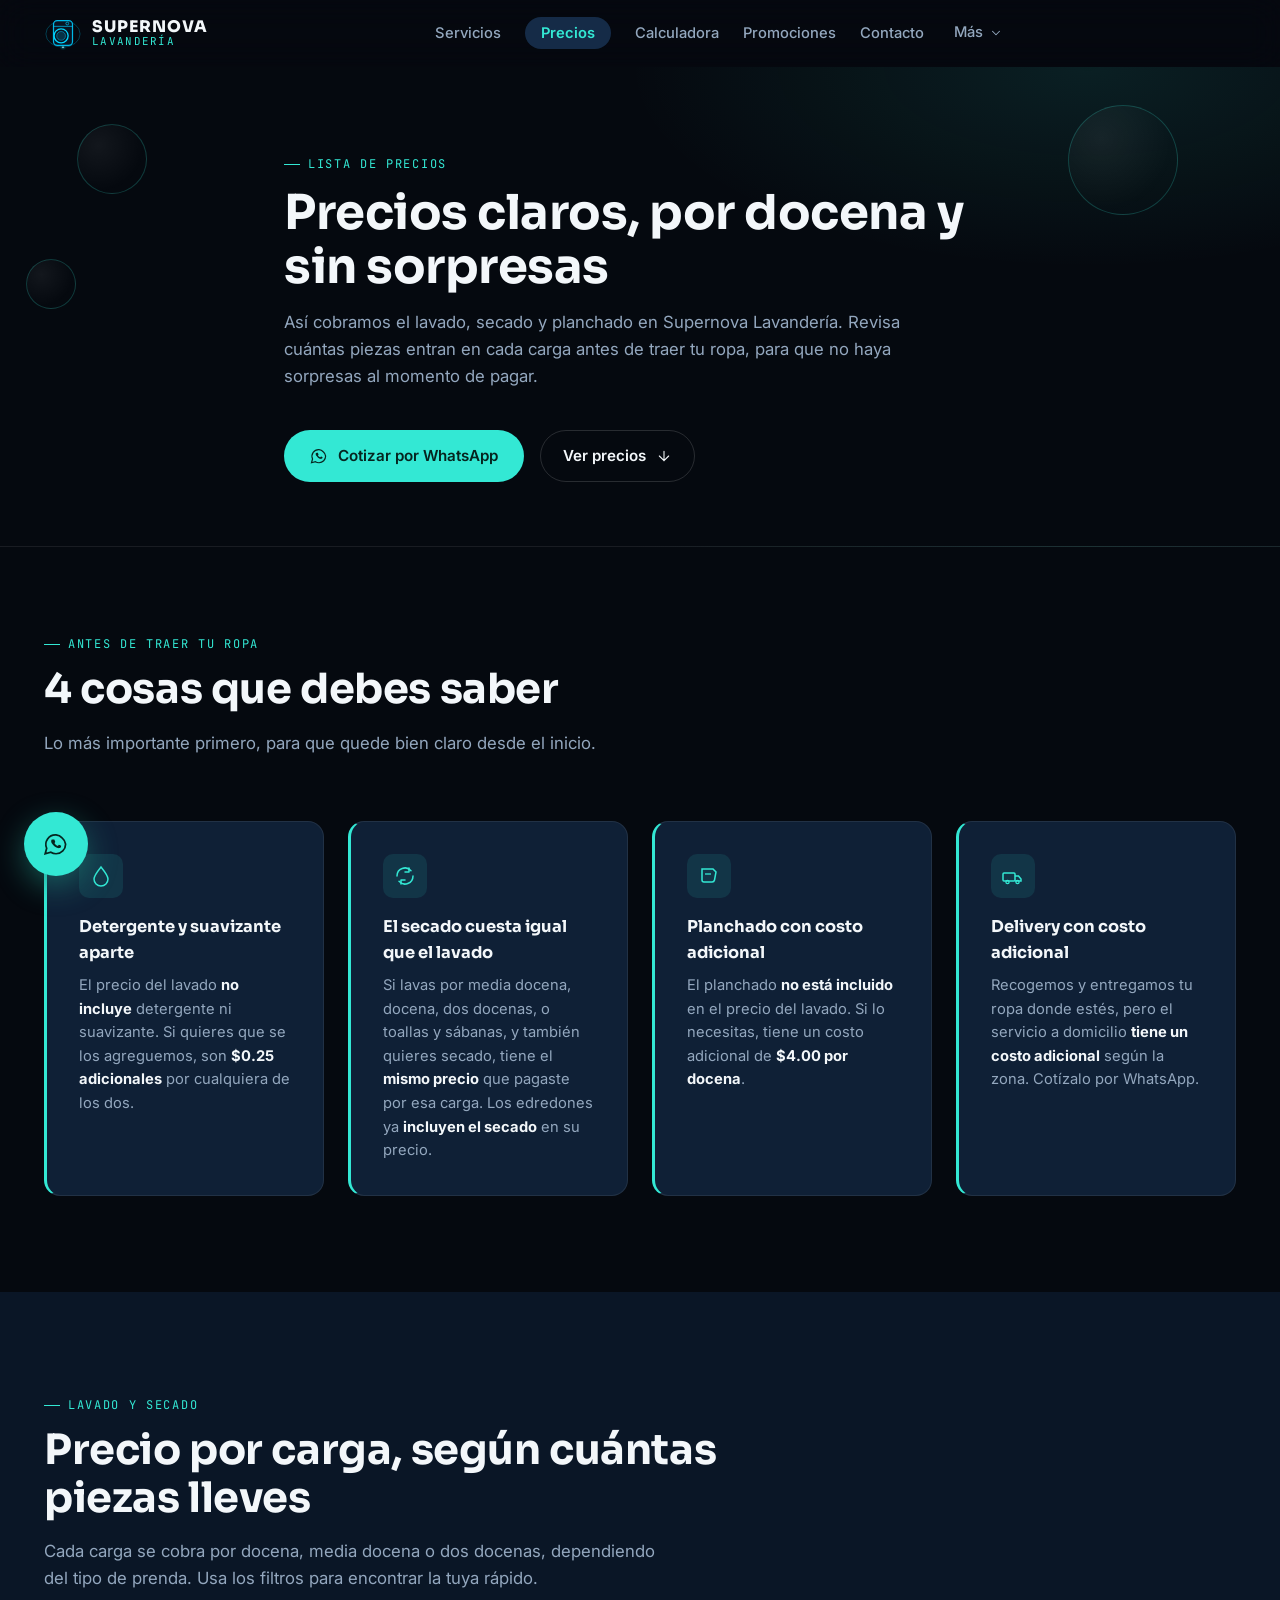
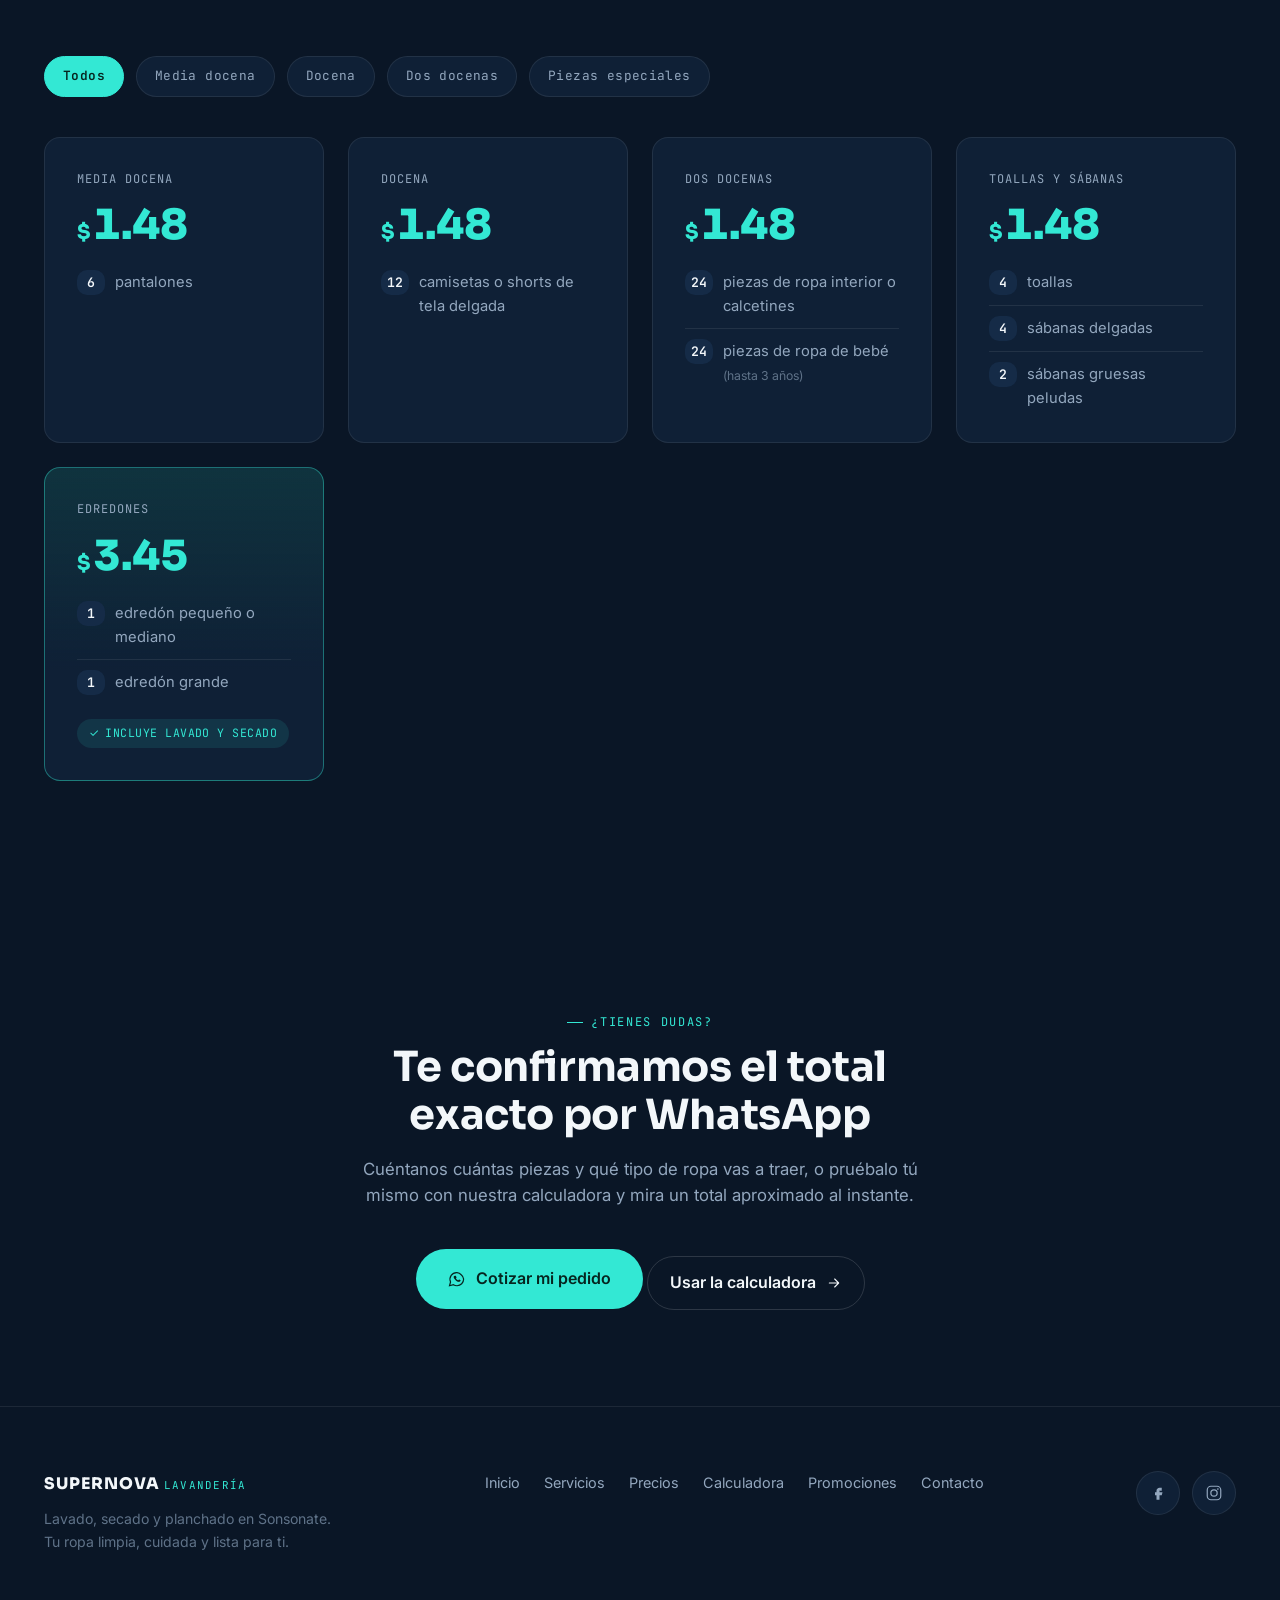
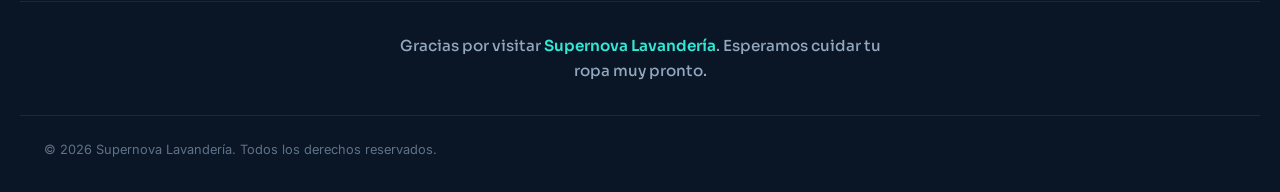
==== commit 44eed0b0: "Update print statement from 'Hello' to 'Goodbye'" ====
--- a/menu.html
+++ b/menu.html
@@ -18,7 +18,7 @@
 <link href="https://fonts.googleapis.com/css2?family=Sora:wght@400;600;700;800&family=Inter:wght@400;500;600;700&family=JetBrains+Mono:wght@500;600&display=swap" rel="stylesheet">
 
 <link rel="stylesheet" href="estilos.css?v=14">
-<link rel="stylesheet" href="menu.css?v=14">
+<link rel="stylesheet" href="menu.css?v=16">
 </head>
 <body>
 
@@ -81,6 +81,7 @@
       <ul class="nav__lista">
         <li><a href="index.html#servicios">Servicios</a></li>
         <li><a href="menu.html" class="nav__precios" aria-current="page">Precios</a></li>
+        <li><a href="calculadora.html">Calculadora</a></li>
         <li><a href="index.html#promociones">Promociones</a></li>
         <li><a href="index.html#contacto">Contacto</a></li>
         <li class="nav__item-submenu">
@@ -252,199 +253,26 @@
           <p class="precio-tarjeta__incluye">Incluye lavado y secado</p>
         </article>
       </div>
-
-      <p class="precios__nota reveal">
-        <svg viewBox="0 0 24 24" width="18" height="18" aria-hidden="true"><circle cx="12" cy="12" r="9" fill="none" stroke="currentColor" stroke-width="1.5"/><path d="M12 8v5" stroke="currentColor" stroke-width="1.5" stroke-linecap="round"/><circle cx="12" cy="16" r="1" fill="currentColor"/></svg>
-        <span><strong>Secar</strong> la media docena, la docena, las dos docenas o las toallas y sábanas cuesta lo mismo que lavarlas (ej. lavar y secar una docena = $1.50 + $1.50). Los <strong>edredones</strong> ya incluyen lavado y secado en su precio de $3.50.</span>
-      </p>
     </div>
   </section>
 
-  <!-- ============ SERVICIOS ADICIONALES ============ -->
-  <section class="seccion" id="servicios-adicionales">
-    <div class="contenedor">
-      <div class="encabezado-seccion reveal">
-        <p class="eyebrow">Servicios adicionales</p>
-        <h2 class="titulo-seccion">Extras que puedes agregar a tu pedido</h2>
-      </div>
-
-      <div class="tarjetas tarjetas--extras">
-        <article class="tarjeta reveal">
-          <span class="tarjeta__icono" aria-hidden="true">
-            <svg viewBox="0 0 24 24" width="26" height="26"><path d="M12 3c4 5 7 8.5 7 12a7 7 0 0 1-14 0c0-3.5 3-7 7-12Z" fill="none" stroke="currentColor" stroke-width="1.5"/></svg>
-          </span>
-          <h3>Detergente</h3>
-          <p>Se agrega a tu lavado por <strong>$0.25</strong> adicionales por carga.</p>
-        </article>
-
-        <article class="tarjeta reveal">
-          <span class="tarjeta__icono" aria-hidden="true">
-            <svg viewBox="0 0 24 24" width="26" height="26"><path d="M12 3c4 5 7 8.5 7 12a7 7 0 0 1-14 0c0-3.5 3-7 7-12Z" fill="none" stroke="currentColor" stroke-width="1.5"/><path d="M12 10v5" stroke="currentColor" stroke-width="1.3" stroke-linecap="round"/></svg>
-          </span>
-          <h3>Suavizante</h3>
-          <p>Se agrega a tu lavado por <strong>$0.25</strong> adicionales por carga.</p>
-        </article>
-
-        <article class="tarjeta reveal">
-          <span class="tarjeta__icono" aria-hidden="true">
-            <svg viewBox="0 0 24 24" width="26" height="26"><path d="M5 5h11l3 3-1.5 8a2.5 2.5 0 0 1-2.5 2H7a2 2 0 0 1-2-2Z" fill="none" stroke="currentColor" stroke-width="1.5"/><path d="M8 10h6" stroke="currentColor" stroke-width="1.3"/></svg>
-          </span>
-          <h3>Planchado</h3>
-          <p>Costo adicional de <strong>$4.00 por docena</strong>. Pregúntanos por otras cantidades.</p>
-        </article>
-
-        <article class="tarjeta reveal">
-          <span class="tarjeta__icono" aria-hidden="true">
-            <svg viewBox="0 0 24 24" width="26" height="26"><rect x="2" y="9" width="12" height="8" rx="1" fill="none" stroke="currentColor" stroke-width="1.5"/><path d="M14 12h3.5L20 15v2h-6" fill="none" stroke="currentColor" stroke-width="1.5"/><circle cx="6.5" cy="18" r="1.6" fill="none" stroke="currentColor" stroke-width="1.3"/><circle cx="16.5" cy="18" r="1.6" fill="none" stroke="currentColor" stroke-width="1.3"/></svg>
-          </span>
-          <h3>Delivery</h3>
-          <p>Recogemos y entregamos tu ropa. <strong>Costo adicional</strong> según la zona.</p>
-        </article>
-      </div>
-    </div>
-  </section>
-
   <!-- ============ SIMULADOR DE PRECIOS ============ -->
-  <section class="seccion simulador" id="simulador">
-    <div class="contenedor">
-      <div class="encabezado-seccion reveal">
-        <p class="eyebrow">Simulador</p>
-        <h2 class="titulo-seccion">Calcula un precio aproximado</h2>
-        <p class="texto-seccion">Selecciona tus cargas y extras para ver un estimado al momento. Te confirmamos el total exacto por WhatsApp antes de cobrar.</p>
-      </div>
-
-      <div class="simulador__panel reveal">
-        <div class="simulador__controles">
-
-          <div class="simulador__fila" data-tipo="media-docena">
-            <div class="simulador__info">
-              <p class="simulador__nombre">Media docena</p>
-              <p class="simulador__detalle">6 pantalones · $1.50 lavado</p>
-            </div>
-            <div class="simulador__stepper">
-              <button type="button" class="simulador__btn" data-accion="restar" data-tipo="media-docena" aria-label="Quitar una media docena" disabled>−</button>
-              <span class="simulador__cantidad" data-cantidad="media-docena" aria-live="polite">0</span>
-              <button type="button" class="simulador__btn" data-accion="sumar" data-tipo="media-docena" aria-label="Agregar una media docena">+</button>
-            </div>
-            <label class="simulador__check simulador__check--secado">
-              <input type="checkbox" data-secado="media-docena">
-              <span>+ secado ($1.50)</span>
-            </label>
-          </div>
-
-          <div class="simulador__fila" data-tipo="docena">
-            <div class="simulador__info">
-              <p class="simulador__nombre">Docena</p>
-              <p class="simulador__detalle">12 camisetas o shorts delgados · $1.50 lavado</p>
-            </div>
-            <div class="simulador__stepper">
-              <button type="button" class="simulador__btn" data-accion="restar" data-tipo="docena" aria-label="Quitar una docena" disabled>−</button>
-              <span class="simulador__cantidad" data-cantidad="docena" aria-live="polite">0</span>
-              <button type="button" class="simulador__btn" data-accion="sumar" data-tipo="docena" aria-label="Agregar una docena">+</button>
-            </div>
-            <label class="simulador__check simulador__check--secado">
-              <input type="checkbox" data-secado="docena">
-              <span>+ secado ($1.50)</span>
-            </label>
-          </div>
-
-          <div class="simulador__fila" data-tipo="dos-docenas">
-            <div class="simulador__info">
-              <p class="simulador__nombre">Dos docenas</p>
-              <p class="simulador__detalle">24 piezas de ropa interior o de bebé · $1.50 lavado</p>
-            </div>
-            <div class="simulador__stepper">
-              <button type="button" class="simulador__btn" data-accion="restar" data-tipo="dos-docenas" aria-label="Quitar dos docenas" disabled>−</button>
-              <span class="simulador__cantidad" data-cantidad="dos-docenas" aria-live="polite">0</span>
-              <button type="button" class="simulador__btn" data-accion="sumar" data-tipo="dos-docenas" aria-label="Agregar dos docenas">+</button>
-            </div>
-            <label class="simulador__check simulador__check--secado">
-              <input type="checkbox" data-secado="dos-docenas">
-              <span>+ secado ($1.50)</span>
-            </label>
-          </div>
-
-          <div class="simulador__fila" data-tipo="toallas-sabanas">
-            <div class="simulador__info">
-              <p class="simulador__nombre">Toallas y sábanas</p>
-              <p class="simulador__detalle">4 toallas, 4 sábanas delgadas o 2 sábanas gruesas · $1.50 lavado</p>
-            </div>
-            <div class="simulador__stepper">
-              <button type="button" class="simulador__btn" data-accion="restar" data-tipo="toallas-sabanas" aria-label="Quitar una carga de toallas y sábanas" disabled>−</button>
-              <span class="simulador__cantidad" data-cantidad="toallas-sabanas" aria-live="polite">0</span>
-              <button type="button" class="simulador__btn" data-accion="sumar" data-tipo="toallas-sabanas" aria-label="Agregar una carga de toallas y sábanas">+</button>
-            </div>
-            <label class="simulador__check simulador__check--secado">
-              <input type="checkbox" data-secado="toallas-sabanas">
-              <span>+ secado ($1.50)</span>
-            </label>
-          </div>
-
-          <div class="simulador__fila" data-tipo="especiales">
-            <div class="simulador__info">
-              <p class="simulador__nombre">Edredones</p>
-              <p class="simulador__detalle">1 edredón pequeño/mediano o grande · $3.50 con lavado y secado incluidos</p>
-            </div>
-            <div class="simulador__stepper">
-              <button type="button" class="simulador__btn" data-accion="restar" data-tipo="especiales" aria-label="Quitar una carga de edredones" disabled>−</button>
-              <span class="simulador__cantidad" data-cantidad="especiales" aria-live="polite">0</span>
-              <button type="button" class="simulador__btn" data-accion="sumar" data-tipo="especiales" aria-label="Agregar una carga de edredones">+</button>
-            </div>
-          </div>
-
-          <div class="simulador__fila" data-tipo="planchado">
-            <div class="simulador__info">
-              <p class="simulador__nombre">Planchado</p>
-              <p class="simulador__detalle">$4.00 por docena</p>
-            </div>
-            <div class="simulador__stepper">
-              <button type="button" class="simulador__btn" data-accion="restar" data-tipo="planchado" aria-label="Quitar una docena de planchado" disabled>−</button>
-              <span class="simulador__cantidad" data-cantidad="planchado" aria-live="polite">0</span>
-              <button type="button" class="simulador__btn" data-accion="sumar" data-tipo="planchado" aria-label="Agregar una docena de planchado">+</button>
-            </div>
-          </div>
-
-          <div class="simulador__extras">
-            <label class="simulador__check">
-              <input type="checkbox" id="chk-detergente">
-              <span>Detergente <small>+$0.25 por carga</small></span>
-            </label>
-            <label class="simulador__check">
-              <input type="checkbox" id="chk-suavizante">
-              <span>Suavizante <small>+$0.25 por carga</small></span>
-            </label>
-          </div>
-        </div>
-
-        <div class="simulador__resultado">
-          <p class="simulador__resultado-etiqueta">Total aproximado</p>
-          <p class="simulador__resultado-precio"><span>$</span><span id="simulador-total">0.00</span></p>
-          <ul class="simulador__desglose" id="simulador-desglose">
-            <li class="simulador__desglose-vacio">Elige tus cargas para ver el detalle.</li>
-          </ul>
-          <p class="simulador__nota-resultado">
-            <svg viewBox="0 0 24 24" width="16" height="16" aria-hidden="true"><circle cx="12" cy="12" r="9" fill="none" stroke="currentColor" stroke-width="1.5"/><path d="M12 8v5" stroke="currentColor" stroke-width="1.5" stroke-linecap="round"/><circle cx="12" cy="16" r="1" fill="currentColor"/></svg>
-            <span>Precio referencial. El delivery tiene costo adicional según la zona.</span>
-          </p>
-          <a class="btn btn--whatsapp btn--lg" id="simulador-whatsapp" href="https://wa.me/50377712215?text=Hola%2C%20quisiera%20cotizar%20mi%20lavado" target="_blank" rel="noopener">
-            <svg width="18" height="18" aria-hidden="true"><use href="#icono-whatsapp"></use></svg>
-            <span>Confirmar por WhatsApp</span>
-          </a>
-        </div>
-      </div>
-    </div>
-  </section>
-
   <!-- ============ CTA FINAL ============ -->
   <section class="seccion seccion--alt cta-final" id="cotizar">
     <div class="contenedor cta-final__inner reveal">
       <p class="eyebrow">¿Tienes dudas?</p>
       <h2 class="titulo-seccion">Te confirmamos el total exacto por WhatsApp</h2>
-      <p class="texto-seccion">Cuéntanos cuántas piezas y qué tipo de ropa vas a traer, y te ayudamos a calcular tu pedido antes de que salgas de casa.</p>
-      <a class="btn btn--whatsapp btn--lg" href="https://wa.me/50377712215?text=Hola%2C%20quisiera%20cotizar%20mi%20lavado%3A%20" target="_blank" rel="noopener">
-        <svg width="18" height="18" aria-hidden="true"><use href="#icono-whatsapp"></use></svg>
-        <span>Cotizar mi pedido</span>
-      </a>
+      <p class="texto-seccion">Cuéntanos cuántas piezas y qué tipo de ropa vas a traer, o pruébalo tú mismo con nuestra calculadora y mira un total aproximado al instante.</p>
+      <div class="cta-final__acciones">
+        <a class="btn btn--whatsapp btn--lg" href="https://wa.me/50377712215?text=Hola%2C%20quisiera%20cotizar%20mi%20lavado%3A%20" target="_blank" rel="noopener">
+          <svg width="18" height="18" aria-hidden="true"><use href="#icono-whatsapp"></use></svg>
+          <span>Cotizar mi pedido</span>
+        </a>
+        <a class="btn btn--fantasma btn--lg" href="calculadora.html">
+          <span>Usar la calculadora</span>
+          <svg viewBox="0 0 24 24" width="16" height="16" aria-hidden="true"><path d="M5 12h14M13 6l6 6-6 6" fill="none" stroke="currentColor" stroke-width="1.6" stroke-linecap="round" stroke-linejoin="round"/></svg>
+        </a>
+      </div>
     </div>
   </section>
 
@@ -463,6 +291,7 @@
       <a href="index.html#inicio">Inicio</a>
       <a href="index.html#servicios">Servicios</a>
       <a href="menu.html">Precios</a>
+      <a href="calculadora.html">Calculadora</a>
       <a href="index.html#promociones">Promociones</a>
       <a href="index.html#contacto">Contacto</a>
     </nav>
@@ -490,6 +319,6 @@
 </a>
 
 <script src="script.js?v=14"></script>
-<script src="menu.js?v=14"></script>
+<script src="menu.js?v=15"></script>
 </body>
-</html>+</html>
--- a/estilos.css
+++ b/estilos.css
@@ -978,4 +978,4 @@
 @media (min-width:1280px){
   .contenedor{ max-width:1240px; }
   .hero{ padding-block:var(--s-12) 140px; }
-}+}
